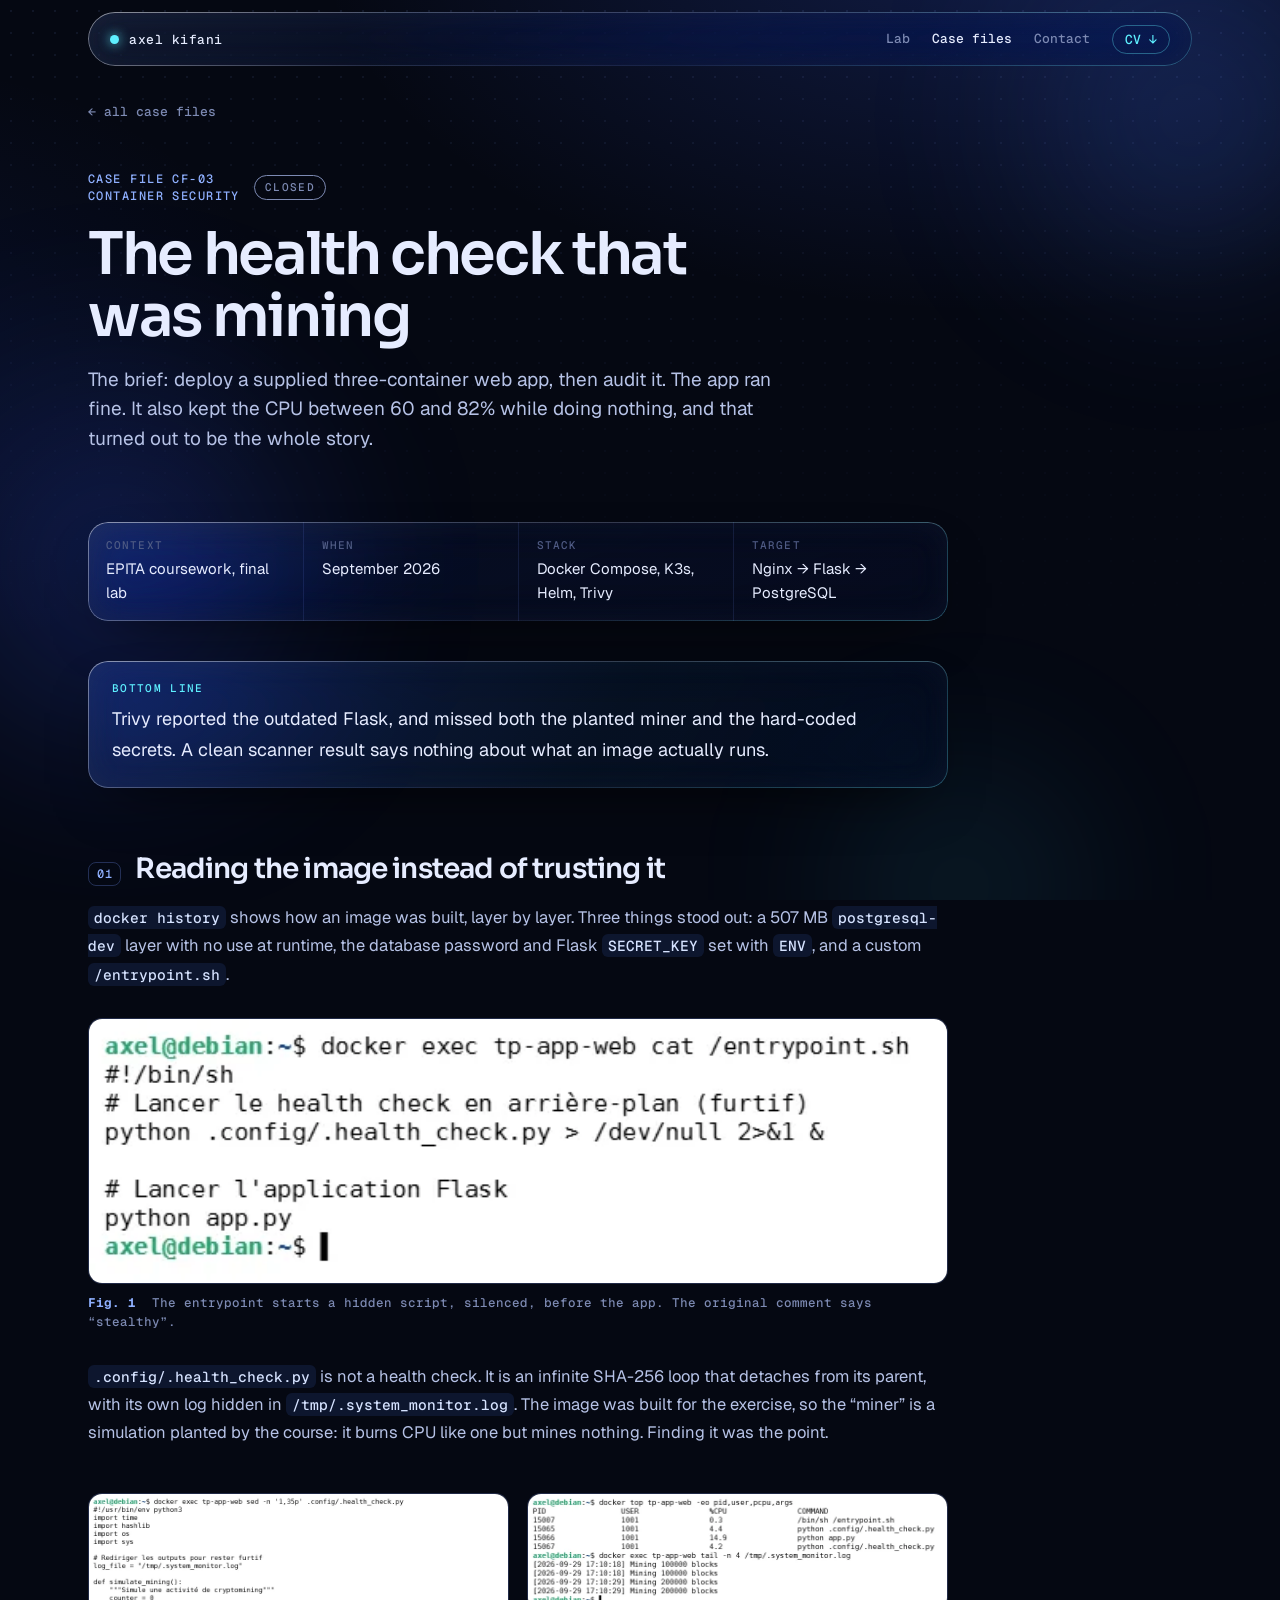
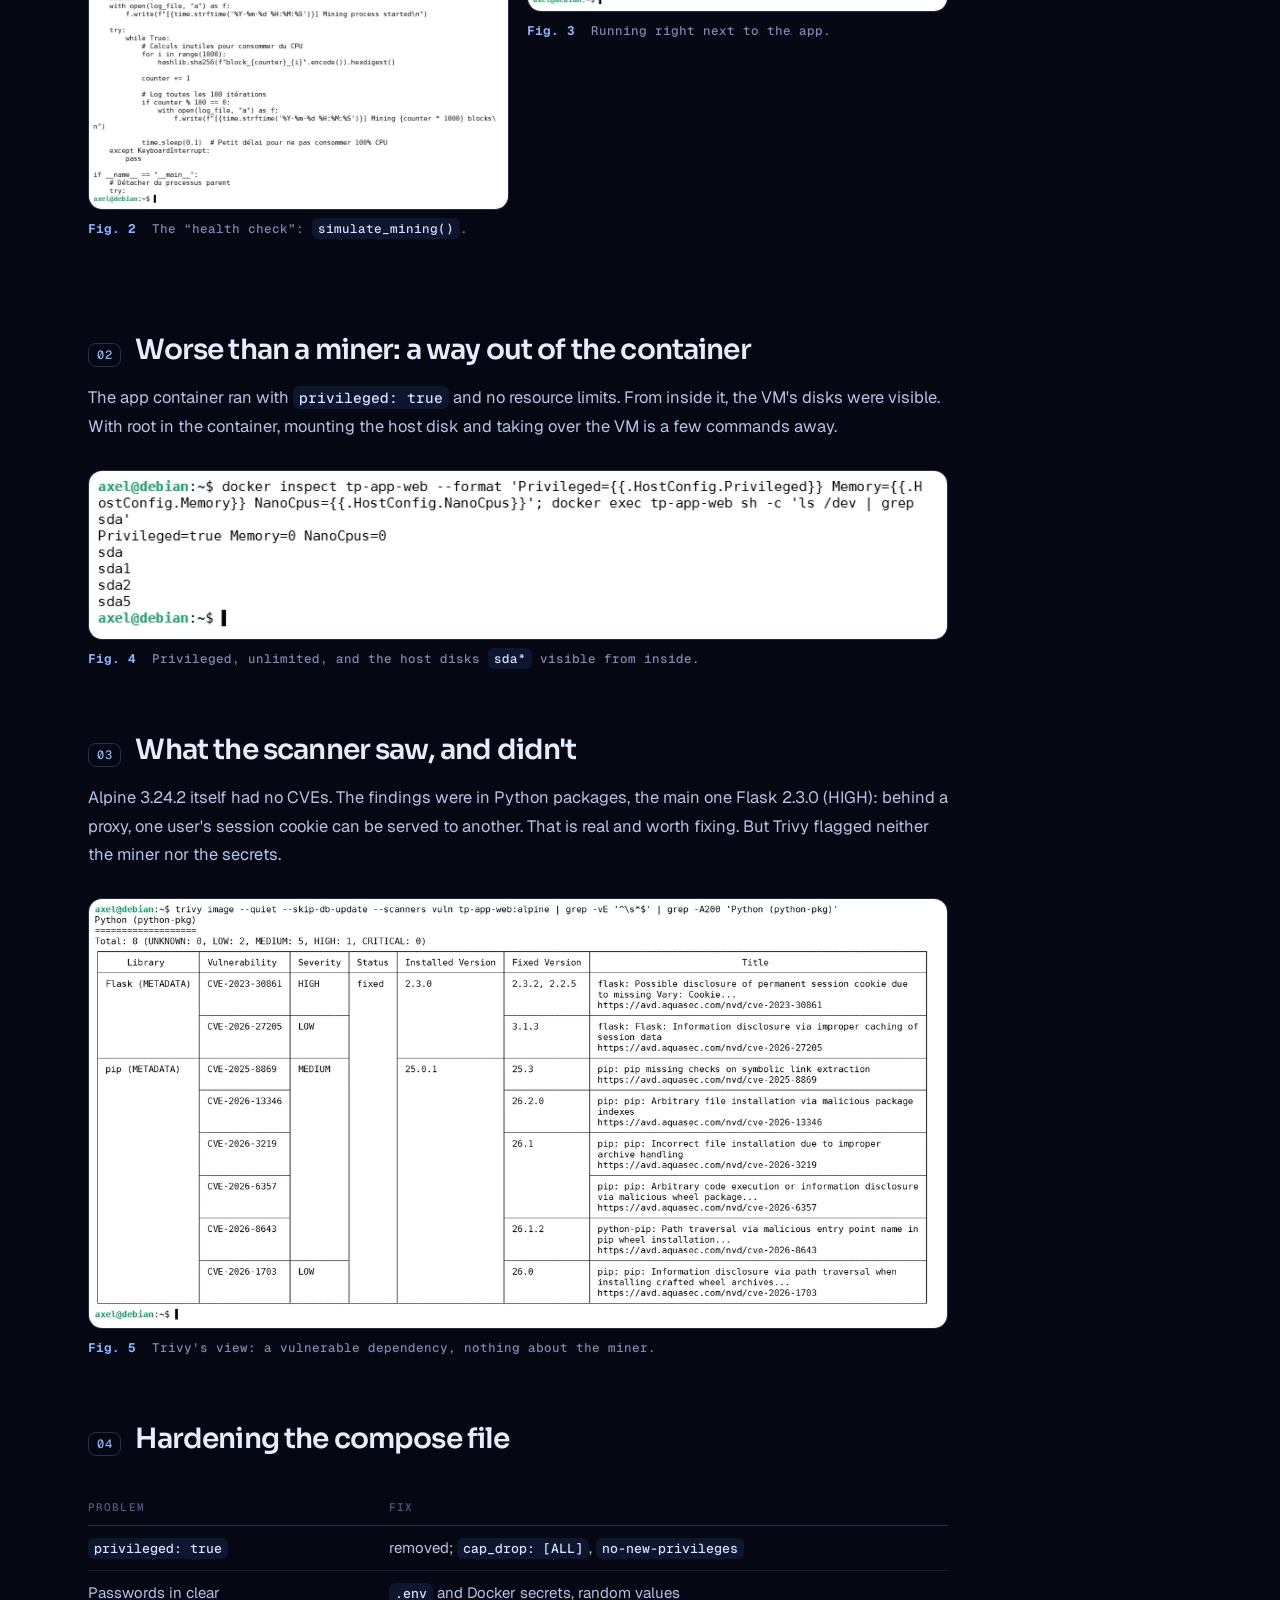
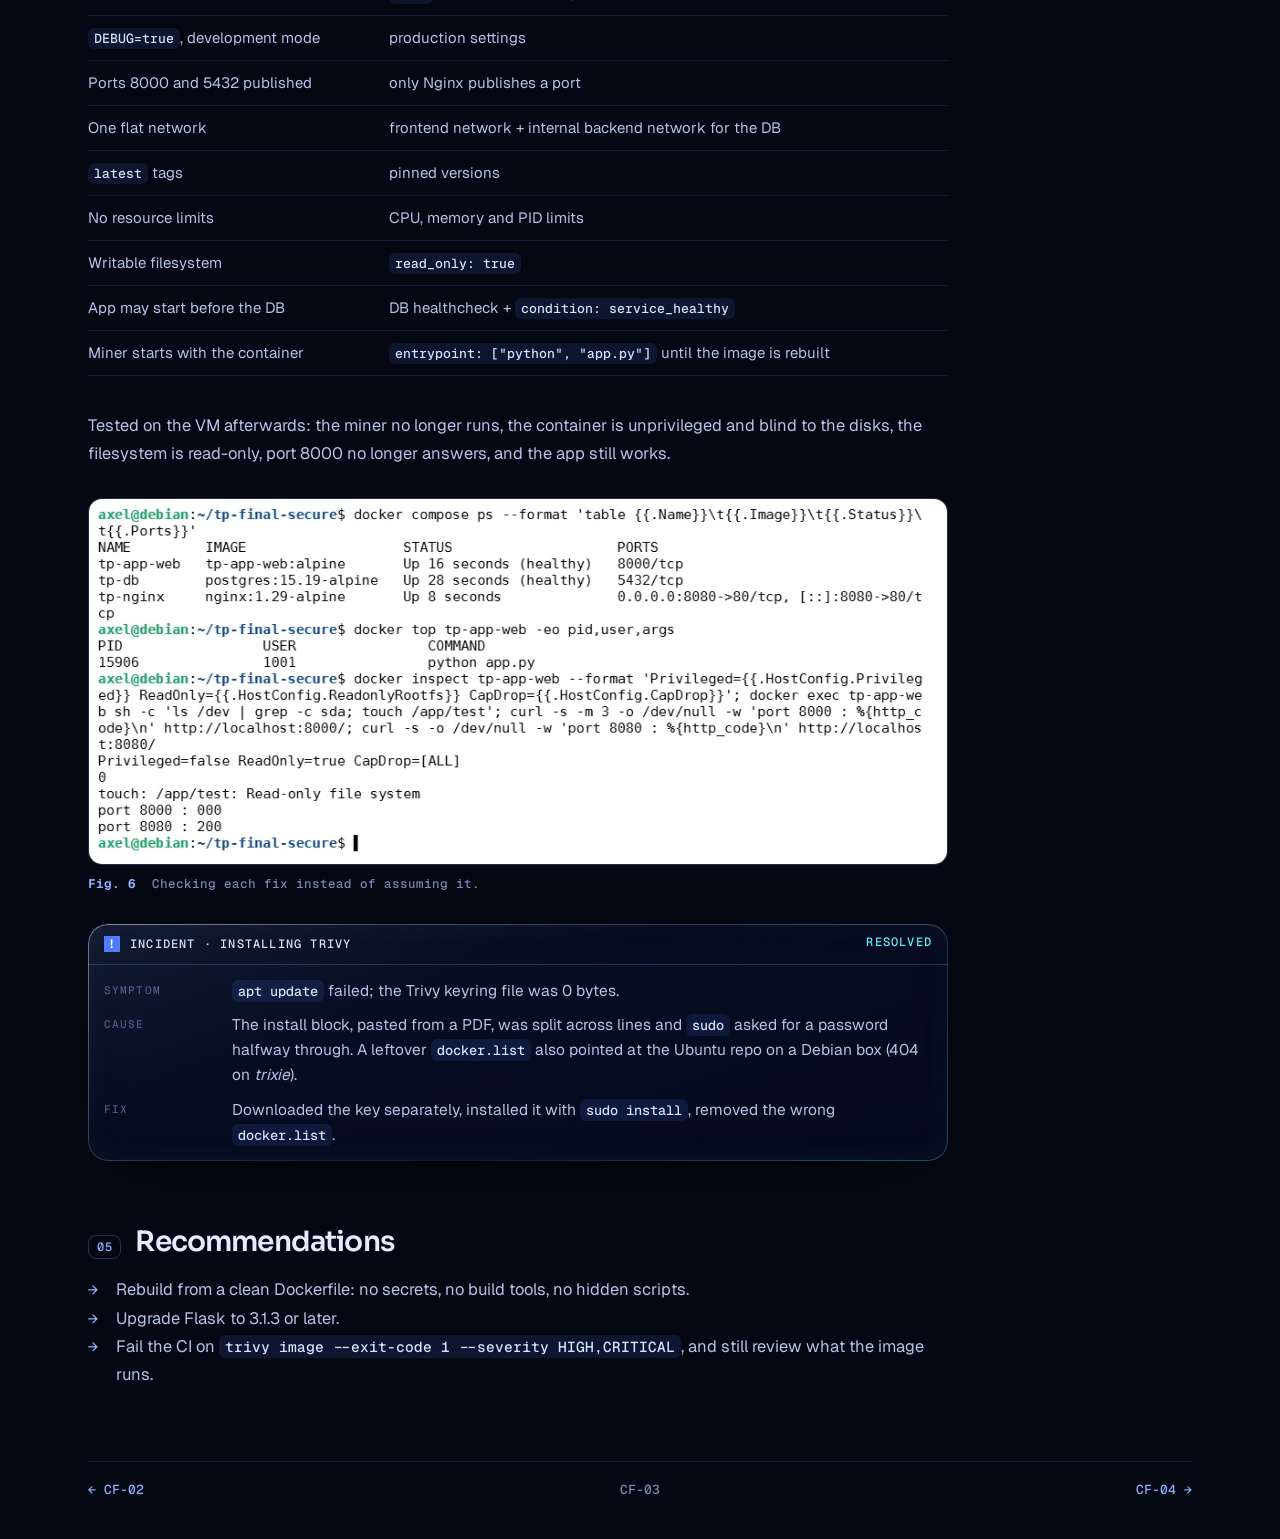
==== cases/container-miner.html @ 5063d002 "Refonte du portfolio : ASCII 3D, dossiers, carte du lab, CV téléchargeable" ====
<!doctype html>
<html lang="en">
<head>
  <meta charset="utf-8">
  <meta name="viewport" content="width=device-width, initial-scale=1">
  <meta name="theme-color" content="#050812">
  <title>CF-03 · Container audit — Axel Kifani</title>
  <meta name="description" content="Auditing a supplied Docker stack: a planted cryptominer hidden as a health check, a privileged container that could see the host disks, and why a clean Trivy scan was not enough.">
  <link rel="preconnect" href="https://fonts.googleapis.com">
  <link rel="preconnect" href="https://fonts.gstatic.com" crossorigin>
  <link href="https://fonts.googleapis.com/css2?family=Geist:wght@400;500;600&family=Sora:wght@500;600&family=Geist+Mono:wght@500&family=Instrument+Serif:ital@1&display=swap" rel="stylesheet">
  <link rel="stylesheet" href="../assets/css/site.css">
</head>
<body>
<div class="aurora" aria-hidden="true"><i></i><i></i><i></i></div>
<header class="topbar"><div class="wrap glass"><a class="id" href="../index.html">axel kifani</a><nav aria-label="Main"><a href="../index.html#lab">Lab</a><a href="../index.html#cases" aria-current="page">Case files</a><a href="../index.html#contact">Contact</a><a class="nav-cv" href="../assets/cv/Axel-Kifani-CV.pdf" download>CV ↓</a></nav></div></header>

<main class="desk wrap">
  <a class="back" href="../index.html#cases">← all case files</a>
  <article class="paper">
    <header class="case-hero">
      <div class="reveal">
        <div class="file-head"><span>Case file CF-03<br>Container security</span><span class="stamp-big closed">Closed</span></div>

        <h1>The health check that was mining</h1>
        <p class="standfirst">The brief: deploy a supplied three-container web app, then audit it. The app ran fine. It also kept the CPU between 60 and 82% while doing nothing, and that turned out to be the whole story.</p>
      </div>
      <canvas class="ascii case-art" data-scene="container" data-size="lg" aria-hidden="true"></canvas>
    </header>
    <div class="case-body">

    <dl class="meta">
      <div><dt>Context</dt><dd>EPITA coursework, final lab</dd></div>
      <div><dt>When</dt><dd>September 2026</dd></div>
      <div><dt>Stack</dt><dd>Docker Compose, K3s, Helm, Trivy</dd></div>
      <div><dt>Target</dt><dd>Nginx → Flask → PostgreSQL</dd></div>
    </dl>

    <div class="bottom-line">
      <span class="k">Bottom line</span>
      <p>Trivy reported the outdated Flask, and missed both the planted miner and the hard-coded secrets. A clean scanner result says nothing about what an image actually runs.</p>
    </div>

    <h2><span class="no">01</span>Reading the image instead of trusting it</h2>
    <p><code>docker history</code> shows how an image was built, layer by layer. Three things stood out: a 507 MB <code>postgresql-dev</code> layer with no use at runtime, the database password and Flask <code>SECRET_KEY</code> set with <code>ENV</code>, and a custom <code>/entrypoint.sh</code>.</p>
    <figure class="ev reveal">
      <img src="../assets/img/docker/t_entrypoint.webp" alt="Terminal: docker exec tp-app-web cat /entrypoint.sh shows a comment 'run the health check in background (stealthy)', then python .config/.health_check.py redirected to /dev/null, then python app.py." loading="lazy">
      <figcaption><b>Fig. 1</b> The entrypoint starts a hidden script, silenced, before the app. The original comment says “stealthy”.</figcaption>
    </figure>
    <p><code>.config/.health_check.py</code> is not a health check. It is an infinite SHA-256 loop that detaches from its parent, with its own log hidden in <code>/tmp/.system_monitor.log</code>. The image was built for the exercise, so the “miner” is a simulation planted by the course: it burns CPU like one but mines nothing. Finding it was the point.</p>
    <div class="ev-pair">
      <figure class="ev reveal">
        <img src="../assets/img/docker/t_miner.webp" alt="Contents of .health_check.py: a simulate_mining function looping over hashlib.sha256 and logging to /tmp/.system_monitor.log." loading="lazy">
        <figcaption><b>Fig. 2</b> The “health check”: <code>simulate_mining()</code>.</figcaption>
      </figure>
      <figure class="ev reveal">
        <img src="../assets/img/docker/t_top.webp" alt="docker top output listing the hidden python process next to the Flask application." loading="lazy">
        <figcaption><b>Fig. 3</b> Running right next to the app.</figcaption>
      </figure>
    </div>

    <h2><span class="no">02</span>Worse than a miner: a way out of the container</h2>
    <p>The app container ran with <code>privileged: true</code> and no resource limits. From inside it, the VM's disks were visible. With root in the container, mounting the host disk and taking over the VM is a few commands away.</p>
    <figure class="ev reveal">
      <img src="../assets/img/docker/t_priv.webp" alt="docker inspect shows Privileged=true, Memory=0, NanoCpus=0; listing /dev inside the container shows sda, sda1, sda2 and sda5." loading="lazy">
      <figcaption><b>Fig. 4</b> Privileged, unlimited, and the host disks <code>sda*</code> visible from inside.</figcaption>
    </figure>

    <h2><span class="no">03</span>What the scanner saw, and didn't</h2>
    <p>Alpine 3.24.2 itself had no CVEs. The findings were in Python packages, the main one Flask 2.3.0 (HIGH): behind a proxy, one user's session cookie can be served to another. That is real and worth fixing. But Trivy flagged neither the miner nor the secrets.</p>
    <figure class="ev reveal">
      <img src="../assets/img/docker/t_trivy.webp" alt="Trivy scan results listing vulnerable Python packages including Flask." loading="lazy">
      <figcaption><b>Fig. 5</b> Trivy's view: a vulnerable dependency, nothing about the miner.</figcaption>
    </figure>

    <h2><span class="no">04</span>Hardening the compose file</h2>
    <div class="table-scroll"><table>
      <thead><tr><th>Problem</th><th>Fix</th></tr></thead>
      <tbody>
        <tr><td><code>privileged: true</code></td><td>removed; <code>cap_drop: [ALL]</code>, <code>no-new-privileges</code></td></tr>
        <tr><td>Passwords in clear</td><td><code>.env</code> and Docker secrets, random values</td></tr>
        <tr><td><code>DEBUG=true</code>, development mode</td><td>production settings</td></tr>
        <tr><td>Ports 8000 and 5432 published</td><td>only Nginx publishes a port</td></tr>
        <tr><td>One flat network</td><td>frontend network + internal backend network for the DB</td></tr>
        <tr><td><code>latest</code> tags</td><td>pinned versions</td></tr>
        <tr><td>No resource limits</td><td>CPU, memory and PID limits</td></tr>
        <tr><td>Writable filesystem</td><td><code>read_only: true</code></td></tr>
        <tr><td>App may start before the DB</td><td>DB healthcheck + <code>condition: service_healthy</code></td></tr>
        <tr><td>Miner starts with the container</td><td><code>entrypoint: ["python", "app.py"]</code> until the image is rebuilt</td></tr>
      </tbody>
    </table></div>
    <p>Tested on the VM afterwards: the miner no longer runs, the container is unprivileged and blind to the disks, the filesystem is read-only, port 8000 no longer answers, and the app still works.</p>
    <figure class="ev reveal">
      <img src="../assets/img/docker/t_secure_checks.webp" alt="After hardening: all three containers healthy, docker top shows only python app.py as user 1001, Privileged=false ReadOnly=true CapDrop=[ALL], no sda device, touch fails with read-only file system, port 8000 returns 000 and port 8080 returns 200." loading="lazy">
      <figcaption><b>Fig. 6</b> Checking each fix instead of assuming it.</figcaption>
    </figure>

    <section class="incident reveal" aria-label="Incident">
      <header><span>Incident · installing Trivy</span><span>resolved</span></header>
      <dl>
        <dt>Symptom</dt><dd><code>apt update</code> failed; the Trivy keyring file was 0 bytes.</dd>
        <dt>Cause</dt><dd>The install block, pasted from a PDF, was split across lines and <code>sudo</code> asked for a password halfway through. A leftover <code>docker.list</code> also pointed at the Ubuntu repo on a Debian box (404 on <i>trixie</i>).</dd>
        <dt>Fix</dt><dd>Downloaded the key separately, installed it with <code>sudo install</code>, removed the wrong <code>docker.list</code>.</dd>
      </dl>
    </section>

    <h2><span class="no">05</span>Recommendations</h2>
    <ul class="next-steps">
      <li>Rebuild from a clean Dockerfile: no secrets, no build tools, no hidden scripts.</li>
      <li>Upgrade Flask to 3.1.3 or later.</li>
      <li>Fail the CI on <code>trivy image --exit-code 1 --severity HIGH,CRITICAL</code>, and still review what the image runs.</li>
    </ul>

    </div>
    <div class="file-foot"><a href="honeypot.html">← CF-02</a><span>CF-03</span><a href="reverse-cfg.html">CF-04 →</a></div>
  </article>
</main>
<script src="../assets/js/ascii.js"></script>
<script src="../assets/js/site.js"></script>
</body>
</html>
---- assets/css/site.css ----
/* ==========================================================================
   Axel Kifani — portfolio
   Deep navy, electric blue, ASCII 3D. Sharp edges, thin lines, motion with intent.
   ========================================================================== */

:root {
  --bg: #050812;
  --bg-2: #080d1c;
  --panel: rgba(14, 22, 46, .62);
  --panel-2: rgba(22, 34, 70, .55);
  --line: rgba(120, 150, 255, .13);
  --line-2: rgba(120, 150, 255, .28);
  --text: #e6ecff;
  --soft: #b6c2e6;
  --mute: #7d8ab3;
  --dim: #4f5b84;
  --blue: #4f7cff;
  --blue-2: #8fb0ff;
  --ice: #d6e3ff;
  --cyan: #5ef0ff;

  --f-sans: "Geist", system-ui, sans-serif;
  --f-display: "Sora", "Geist", system-ui, sans-serif;
  --f-mono: "Geist Mono", ui-monospace, monospace;
  --f-serif: "Instrument Serif", Georgia, serif;

  --gutter: clamp(16px, 4vw, 48px);
  --max: 1200px;
  --ease: cubic-bezier(.2, .7, .1, 1);
}

* { box-sizing: border-box; }
html { scroll-behavior: smooth; }
@media (prefers-reduced-motion: reduce) {
  html { scroll-behavior: auto; }
  *, *::before, *::after { animation: none !important; transition: none !important; }
}

body {
  margin: 0;
  color: var(--text);
  background:
    radial-gradient(1100px 620px at 78% -8%, rgba(60, 100, 255, .22), transparent 62%),
    radial-gradient(700px 500px at -10% 40%, rgba(40, 80, 220, .10), transparent 60%),
    var(--bg);
  background-attachment: fixed;
  font: 400 16px/1.6 var(--f-sans);
  -webkit-font-smoothing: antialiased;
  overflow-x: hidden;
}
body::before {               /* faint dot field */
  content: ""; position: fixed; inset: 0; pointer-events: none; z-index: -1;
  background-image: radial-gradient(rgba(140, 170, 255, .09) 1px, transparent 1px);
  background-size: 22px 22px;
  mask-image: linear-gradient(to bottom, #000 0%, transparent 75%);
}

a { color: inherit; text-decoration-color: var(--blue); text-underline-offset: 3px; }
a:hover { color: var(--blue-2); }
:focus-visible { outline: 2px solid var(--cyan); outline-offset: 3px; }
img { max-width: 100%; display: block; }
code { font: 500 .88em/1 var(--f-mono); color: var(--ice); background: rgba(79, 124, 255, .12); padding: 2px 6px; border-radius: 6px; }
::selection { background: var(--blue); color: #fff; }

.wrap { max-width: var(--max); margin: 0 auto; padding-left: var(--gutter); padding-right: var(--gutter); }
.mono { font-family: var(--f-mono); }
canvas.ascii { display: block; width: 100%; height: 100%; }

/* ---------- reveal ---------- */
.reveal { opacity: 0; transform: translateY(18px); transition: opacity .9s var(--ease), transform .9s var(--ease); }
.reveal.in { opacity: 1; transform: none; }
.reveal.d1 { transition-delay: .08s; } .reveal.d2 { transition-delay: .16s; } .reveal.d3 { transition-delay: .24s; }

/* ---------- top bar ---------- */
.topbar {
  position: sticky; top: 12px; z-index: 20; margin: 12px auto 0;
  max-width: calc(var(--max) - 2 * var(--gutter)); width: calc(100% - 2 * var(--gutter));
  font: 500 13px/1 var(--f-mono);
}
.topbar .wrap { display: flex; align-items: center; gap: 24px; height: 54px; padding: 0 22px; max-width: none; border-radius: 99px; }
.topbar .wrap.glass { --r: 99px; }
.topbar .id { text-decoration: none; letter-spacing: .04em; display: flex; align-items: center; gap: 10px; }
.topbar .id::before { content: ""; width: 9px; height: 9px; border-radius: 50%; background: var(--cyan); box-shadow: 0 0 12px var(--cyan); }
.topbar nav { display: flex; gap: 22px; margin-left: auto; }
.topbar nav a { text-decoration: none; color: var(--mute); transition: color .2s; }
.topbar nav a:hover, .topbar nav a[aria-current] { color: var(--text); }
@media (max-width: 640px) { .topbar nav { gap: 14px; } .topbar nav .hide-sm { display: none; } }

/* ---------- labels ---------- */
.label {
  font: 500 12px/1 var(--f-mono); letter-spacing: .14em; text-transform: uppercase; color: var(--mute);
  display: flex; align-items: center; gap: 12px; margin: 0 0 28px;
}
.label .idx { color: var(--blue-2); }
.label::after { content: ""; flex: 1; height: 1px; background: linear-gradient(90deg, var(--line-2), transparent); }
.label .count { order: 3; color: var(--dim); letter-spacing: .06em; }
section.block { padding: 96px 0 24px; }

/* ---------- hero ---------- */
.hero { padding: 40px 0 24px; min-height: calc(100svh - 66px); display: flex; align-items: center; }
.hero .wrap { display: grid; grid-template-columns: minmax(0, 1.12fr) minmax(0, 1fr); gap: 24px; align-items: center; width: 100%; }
@media (max-width: 960px) { .hero { min-height: 0; } .hero .wrap { grid-template-columns: 1fr; } }
.kicker { font: 500 12px/1.5 var(--f-mono); color: var(--blue-2); letter-spacing: .12em; text-transform: uppercase; margin: 0 0 14px; }
.hero h1.name {
  font: 600 clamp(48px, 6.6vw, 98px)/.95 var(--f-display); letter-spacing: -.055em;
  margin: 0 0 26px; white-space: nowrap; color: #f1f5ff;
  text-shadow: 0 0 40px rgba(79, 124, 255, .35);
}
/* name decodes from ASCII glyphs: each letter keeps its final width so nothing moves */
.hero h1.name .ch { display: inline-block; text-align: center; }
.hero h1.name .ch.g {
  font-family: var(--f-mono); font-weight: 500; font-size: .62em; letter-spacing: 0;
  color: var(--blue-2); opacity: .55; text-shadow: none; vertical-align: .18em;
}
.hero .tagline {
  font: 500 clamp(22px, 2.3vw, 32px)/1.2 var(--f-display); letter-spacing: -.03em; color: var(--ice);
  margin: 0 0 22px; max-width: 26ch;
}
.hero .tagline em {
  font: italic 400 1.08em/1 var(--f-serif); letter-spacing: -.01em;
  background: linear-gradient(100deg, var(--blue-2) 10%, var(--cyan) 90%);
  -webkit-background-clip: text; background-clip: text; color: transparent;
  padding-right: .06em;
}
.hero .lede { font-size: 17px; color: var(--soft); max-width: 50ch; margin: 0 0 32px; }
.cta { display: flex; flex-wrap: wrap; gap: 12px; align-items: center; }
.btn {
  font: 500 14px/1 var(--f-mono); text-decoration: none; padding: 15px 22px; border-radius: 99px;
  display: inline-flex; gap: 10px; align-items: center; transition: background .2s, border-color .2s, color .2s, transform .2s var(--ease);
}
.btn:hover { transform: translateY(-2px); color: var(--text); }
.btn.primary { background: linear-gradient(180deg, #6d93ff, #3f6af5); color: #fff; box-shadow: inset 0 1px 0 rgba(255, 255, 255, .35), inset 0 -1px 0 rgba(0, 0, 0, .2), 0 10px 34px -10px rgba(79, 124, 255, .9); position: relative; }
.btn.primary:hover { box-shadow: inset 0 1px 0 rgba(255, 255, 255, .45), 0 14px 40px -10px rgba(94, 140, 255, 1); color: #fff; }
.status { display: inline-flex; align-items: center; gap: 10px; font: 500 12px/1 var(--f-mono); color: var(--soft); margin-top: 28px; }
.status i { width: 7px; height: 7px; background: var(--cyan); border-radius: 50%; box-shadow: 0 0 0 0 rgba(94, 240, 255, .6); animation: ping 2.2s infinite; }
@keyframes ping { 0% { box-shadow: 0 0 0 0 rgba(94, 240, 255, .55); } 80%, 100% { box-shadow: 0 0 0 10px rgba(94, 240, 255, 0); } }

.globe-wrap { position: relative; aspect-ratio: 1 / 1; width: 100%; max-width: 640px; justify-self: end; }
@media (max-width: 960px) { .globe-wrap { justify-self: center; max-width: 520px; } }
.globe-wrap canvas { cursor: grab; filter: drop-shadow(0 0 18px rgba(79, 124, 255, .35)); touch-action: pan-y; }
.globe-wrap canvas.grab { cursor: grabbing; }
.globe-hud {
  position: absolute; left: 0; right: 0; bottom: 2%; display: flex; justify-content: space-between; gap: 12px; flex-wrap: wrap;
  font: 500 11px/1.5 var(--f-mono); color: var(--mute); letter-spacing: .06em; pointer-events: none;
}
.globe-hud b { color: var(--cyan); font-weight: 500; }
.globe-hud .done b { color: var(--ice); }
.globe-hud span:first-child::before { content: "● "; color: var(--cyan); animation: blink 1.4s steps(2) infinite; }
@keyframes blink { 50% { opacity: 0; } }

/* ---------- figures ---------- */
.figures { display: grid; grid-template-columns: repeat(4, 1fr); gap: 14px; }
.figures > a { padding: 26px 24px 22px; text-decoration: none; display: flex; flex-direction: column; gap: 10px; transition: transform .5s var(--ease); }
.figures > a:hover { color: inherit; transform: translateY(-3px); }
.figures .n { font: 600 clamp(34px, 4vw, 50px)/1 var(--f-display); letter-spacing: -.04em; font-variant-numeric: tabular-nums; }
.figures .n small { font-size: .45em; color: var(--mute); letter-spacing: 0; }
.figures .d { font-size: 14px; color: var(--soft); }
.figures .src { margin-top: auto; font: 500 11px/1 var(--f-mono); letter-spacing: .1em; color: var(--blue-2); text-transform: uppercase; }
@media (max-width: 900px) { .figures { grid-template-columns: 1fr 1fr; } }
@media (max-width: 460px) { .figures { grid-template-columns: 1fr; } }

/* ---------- case rows ---------- */
.cases { list-style: none; margin: 0; padding: 0; display: grid; gap: 14px; }
.cases a {
  display: grid; grid-template-columns: 260px minmax(0, 1fr) 160px; gap: 28px; align-items: center;
  padding: 14px 26px 14px 14px; text-decoration: none;
  transition: transform .5s var(--ease), box-shadow .5s var(--ease);
}
.cases a:hover { color: inherit; transform: translateY(-3px); }
.cases .art { height: 172px; background: radial-gradient(circle at 50% 45%, rgba(40, 70, 170, .28), rgba(4, 7, 18, .7) 70%); border-radius: 14px; box-shadow: inset 0 0 0 1px rgba(140, 170, 255, .1), inset 0 8px 24px rgba(0, 0, 0, .4); }
.cases .cf { font: 500 12px/1 var(--f-mono); color: var(--blue-2); letter-spacing: .1em; display: block; margin-bottom: 10px; }
.cases .title { font: 600 clamp(21px, 2.3vw, 28px)/1.18 var(--f-display); letter-spacing: -.03em; display: block; }
.cases .sum { display: block; color: var(--soft); font-size: 15px; margin-top: 8px; max-width: 62ch; }
.cases .side { display: flex; flex-direction: column; align-items: flex-start; gap: 12px; }
.cases .ctx { font: 500 12px/1.5 var(--f-mono); color: var(--mute); }
.cases .go { font: 500 12px/1 var(--f-mono); color: var(--blue-2); transition: transform .3s var(--ease); }
.cases a:hover .go { transform: translateX(4px); }
@media (max-width: 860px) {
  .cases a { grid-template-columns: 1fr; gap: 16px; padding: 12px 12px 20px; }
  .cases .art { height: 170px; }
  .cases .side { flex-direction: row; align-items: center; gap: 16px; }
}

.stamp { font: 500 11px/1 var(--f-mono); letter-spacing: .12em; text-transform: uppercase; padding: 6px 10px; border: 1px solid currentColor; border-radius: 99px; white-space: nowrap; }
.stamp.active { color: var(--cyan); background: rgba(94, 240, 255, .07); }
.stamp.closed { color: var(--mute); }

/* ---------- lab map ---------- */
.map-grid { display: grid; grid-template-columns: minmax(0, 1.55fr) minmax(0, 1fr); }
@media (max-width: 900px) { .map-grid { grid-template-columns: 1fr; } }
.map-canvas { border-right: 1px solid var(--line); padding: 14px; }
@media (max-width: 900px) { .map-canvas { border-right: 0; border-bottom: 1px solid var(--line); } }
.map-canvas svg { width: 100%; height: auto; display: block; }
.map svg text { font-family: var(--f-mono); fill: var(--text); }
.map .wire { stroke: rgba(120, 150, 255, .25); stroke-width: 1.5; fill: none; }
.map .wire.planned { stroke-dasharray: 4 5; }
.map .wire.on { stroke: var(--blue); stroke-dasharray: 3 7; animation: flow 1.1s linear infinite; }
@keyframes flow { to { stroke-dashoffset: -20; } }
.map .node { cursor: pointer; }
.map .node rect { fill: rgba(7, 12, 27, .85); stroke: rgba(140, 170, 255, .4); stroke-width: 1.2; transition: stroke .2s, fill .2s; }
.map .node.planned rect { stroke-dasharray: 5 4; stroke: rgba(140, 170, 255, .28); }
.map .node .k { font-size: 11px; fill: var(--mute); letter-spacing: .06em; }
.map .node .t { font-size: 14px; font-weight: 600; }
.map .node .s { font-size: 11px; fill: var(--mute); }
.map .node .tick { fill: var(--cyan); }
.map .node.planned .tick { fill: none; stroke: var(--dim); }
.map .node:hover rect:first-child, .map .node:focus-visible rect:first-child { stroke: var(--blue-2); }
.map .node[aria-pressed="true"] rect:first-child { stroke: var(--cyan); fill: rgba(79, 124, 255, .16); }
.map .node:focus { outline: none; }
.map .zone-label { font-size: 11px; fill: var(--dim); letter-spacing: .12em; }
.map .legend text { font-size: 10px; fill: var(--mute); }
.map .legend .on { fill: var(--cyan); }
.map .wb { stroke: var(--line-2); }

.map-list { display: none; }
@media (max-width: 600px) {
  .map-canvas svg { display: none; }
  .map-list { display: grid; grid-template-columns: 1fr 1fr; gap: 8px; }
  .map-list button { all: unset; cursor: pointer; display: flex; flex-direction: column; gap: 4px; border: 1px solid var(--line-2); border-radius: 12px; padding: 10px 12px; background: rgba(7, 12, 27, .6); }
  .map-list button.planned { border-style: dashed; }
  .map-list button span { font: 500 10px/1.2 var(--f-mono); color: var(--mute); letter-spacing: .04em; }
  .map-list button b { font: 600 14px/1.2 var(--f-mono); }
  .map-list button[aria-pressed="true"] { border-color: var(--cyan); background: rgba(79, 124, 255, .16); }
  .map-list button:focus-visible { outline: 2px solid var(--cyan); }
}
.map-panel { padding: 28px 26px; display: flex; flex-direction: column; gap: 14px; min-height: 360px; }
.map-panel .k { font: 500 11px/1 var(--f-mono); letter-spacing: .12em; color: var(--cyan); text-transform: uppercase; }
.map-panel h3 { font: 600 28px/1.08 var(--f-display); letter-spacing: -.03em; margin: 0; animation: fadein .4s var(--ease); }
.map-panel .net { font: 500 13px/1.4 var(--f-mono); color: var(--mute); }
.map-panel p { margin: 0; color: var(--soft); animation: fadein .5s var(--ease); }
@keyframes fadein { from { opacity: 0; transform: translateY(6px); } }
.map-panel ul { list-style: none; padding: 0; margin: 4px 0 0; border-top: 1px solid var(--line); }
.map-panel li { border-bottom: 1px solid var(--line); }
.map-panel li a { display: flex; justify-content: space-between; gap: 12px; padding: 12px 0; text-decoration: none; font-size: 15px; }
.map-panel li a span { font: 500 12px/1.6 var(--f-mono); color: var(--blue-2); white-space: nowrap; }
.map-panel .planned-note { font: 500 12px/1.5 var(--f-mono); color: var(--mute); border-left: 1px dashed var(--dim); padding-left: 10px; }
.map-hint { font: 500 12px/1.5 var(--f-mono); color: var(--dim); margin: 14px 0 0; }

/* ---------- logbook ---------- */
.log { list-style: none; margin: 0; padding: 0; position: relative; }
.log::before { content: ""; position: absolute; left: 6px; top: 8px; bottom: 8px; width: 1px; background: linear-gradient(var(--blue), transparent); }
.log li { display: grid; grid-template-columns: 22px 120px minmax(0, 1fr); gap: 0 20px; padding: 14px 0; font-size: 15px; color: var(--soft); }
.log li::before { content: ""; width: 13px; height: 13px; border: 1px solid var(--blue-2); background: var(--bg); margin-top: 5px; }
.log li:first-child::before { background: var(--cyan); border-color: var(--cyan); box-shadow: 0 0 14px var(--cyan); }
.log time { font: 500 13px/1.7 var(--f-mono); color: var(--mute); }
.log b { color: var(--text); font-weight: 600; }
.log .tag { font: 500 11px/1 var(--f-mono); color: var(--blue-2); letter-spacing: .08em; margin-right: 8px; text-transform: uppercase; }
@media (max-width: 560px) { .log li { grid-template-columns: 22px minmax(0, 1fr); } .log li > div { grid-column: 2; } }

/* ---------- earlier work ---------- */
.small-work { display: grid; grid-template-columns: repeat(3, 1fr); gap: 14px; }
.small-work a { padding: 24px; text-decoration: none; display: flex; flex-direction: column; gap: 8px; transition: transform .5s var(--ease); }
.small-work a:hover { color: inherit; transform: translateY(-3px); }
.small-work b { font: 600 18px/1.25 var(--f-display); letter-spacing: -.02em; }
.small-work span { color: var(--soft); font-size: 14px; }
.small-work code { margin-top: auto; align-self: flex-start; }
@media (max-width: 760px) { .small-work { grid-template-columns: 1fr; } }

/* ---------- contact ---------- */
.contact-grid { display: grid; grid-template-columns: minmax(0, 1.2fr) minmax(0, 1fr); gap: 32px; align-items: center; }
@media (max-width: 860px) { .contact-grid { grid-template-columns: 1fr; } .contact-art { display: none; } }
.contact h2.big { font: 600 clamp(34px, 4.6vw, 60px)/1.05 var(--f-display); letter-spacing: -.04em; margin: 0 0 28px; }
.contact h2.big em { font: italic 400 1.08em/1 var(--f-serif); color: var(--blue-2); }
.contact .mail { font: 500 clamp(16px, 2.2vw, 21px)/1.3 var(--f-mono); word-break: break-all; text-decoration: none; border-bottom: 1px solid var(--blue); padding-bottom: 4px; }
.contact dl { display: grid; grid-template-columns: 120px minmax(0, 1fr); gap: 10px 24px; margin: 36px 0 0; font-size: 15px; color: var(--soft); }
.contact dt { font: 500 12px/1.9 var(--f-mono); color: var(--dim); text-transform: uppercase; letter-spacing: .1em; }
.contact dd { margin: 0; }
.contact-art { height: 360px; }
@media (max-width: 520px) { .contact dl { grid-template-columns: 1fr; gap: 2px; } .contact dd { margin-bottom: 12px; } }

footer.site { border-top: 1px solid var(--line); margin-top: 96px; padding: 28px 0 40px; font: 500 12px/1.6 var(--f-mono); color: var(--dim); }
footer.site .wrap { display: flex; justify-content: space-between; gap: 16px; flex-wrap: wrap; }

/* ==========================================================================
   Case files
   ========================================================================== */
.desk { padding-top: 32px; padding-bottom: 40px; }
.back { display: inline-block; font: 500 13px/1 var(--f-mono); color: var(--mute); text-decoration: none; margin: 0 0 24px; transition: color .2s, transform .2s var(--ease); }
.back:hover { color: var(--text); transform: translateX(-3px); }
.paper { max-width: 900px; position: relative; }

.case-hero { display: grid; grid-template-columns: minmax(0, 1fr) 360px; gap: 24px; align-items: center; margin-bottom: 40px; }
.case-hero .case-art { height: 340px; filter: drop-shadow(0 0 16px rgba(79, 124, 255, .35)); }
@media (max-width: 860px) { .case-hero { grid-template-columns: 1fr; } .case-hero .case-art { height: 240px; order: -1; } }
.paper { max-width: none; }
.case-body { max-width: 860px; }

.file-head { display: flex; align-items: center; gap: 14px; font: 500 12px/1.4 var(--f-mono); letter-spacing: .12em; text-transform: uppercase; color: var(--blue-2); }
.stamp-big { font: 500 11px/1 var(--f-mono); letter-spacing: .12em; padding: 6px 10px; border: 1px solid currentColor; border-radius: 99px; }
.stamp-big.active { color: var(--cyan); background: rgba(94, 240, 255, .07); }
.stamp-big.closed { color: var(--mute); }
.paper h1 { font: 600 clamp(34px, 4.6vw, 60px)/1.04 var(--f-display); letter-spacing: -.04em; margin: 20px 0 18px; }
.paper .standfirst { font-size: 19px; line-height: 1.55; color: var(--soft); max-width: 58ch; margin: 0; }

.meta { display: grid; grid-template-columns: repeat(4, minmax(0, 1fr)); margin: 0 0 40px; }
.meta div { padding: 16px 18px; }
.meta div + div { border-left: 1px solid var(--line); }
@media (max-width: 700px) { .meta div:nth-child(3) { border-left: 0; } .meta div:nth-child(n+3) { border-top: 1px solid var(--line); } }
.meta dt { font: 500 11px/1.4 var(--f-mono); letter-spacing: .1em; text-transform: uppercase; color: var(--dim); }
.meta dd { margin: 4px 0 0; font-size: 15px; }
@media (max-width: 700px) { .meta { grid-template-columns: 1fr 1fr; } }

.paper h2 { font: 600 28px/1.18 var(--f-display); letter-spacing: -.03em; margin: 64px 0 16px; display: flex; gap: 14px; align-items: baseline; }
.paper h2 .no { font: 500 12px/1 var(--f-mono); color: var(--blue-2); padding: 5px 8px; border: 1px solid var(--line-2); border-radius: 8px; letter-spacing: .06em; }
.paper h3 { font: 600 18px/1.3 var(--f-display); margin: 30px 0 8px; letter-spacing: -.01em; }
.paper p, .paper li { font-size: 16.5px; line-height: 1.72; color: var(--soft); }
.paper b, .paper strong { color: var(--text); }
.paper ul, .paper ol { padding-left: 22px; }
.paper pre { font: 500 13px/1.6 var(--f-mono); background: rgba(4, 7, 19, .72); backdrop-filter: blur(10px); color: var(--ice); border: 1px solid var(--line); border-radius: 14px; box-shadow: inset 0 1px 0 rgba(255, 255, 255, .06); padding: 18px 20px; overflow-x: auto; margin: 20px 0; }
.paper pre code { background: none; padding: 0; font-size: inherit; }

.bottom-line { padding: 22px 24px; margin: 0 0 8px; }
.bottom-line p { margin: 0; font-size: 18px; color: var(--text); }
.bottom-line .k { font: 500 11px/1 var(--f-mono); letter-spacing: .12em; color: var(--cyan); text-transform: uppercase; display: block; margin-bottom: 10px; }

.paper table { width: 100%; border-collapse: collapse; margin: 18px 0; font-size: 15px; }
.paper th, .paper td { text-align: left; padding: 10px 12px 10px 0; border-bottom: 1px solid var(--line); vertical-align: top; color: var(--soft); }
.paper th { font: 500 11px/1.4 var(--f-mono); letter-spacing: .1em; text-transform: uppercase; color: var(--dim); border-bottom: 1px solid var(--line-2); }
.paper td.num { font-family: var(--f-mono); text-align: right; white-space: nowrap; color: var(--text); }
.paper tbody tr { transition: background .2s; }
.paper tbody tr:hover { background: rgba(79, 124, 255, .06); }
.table-scroll { overflow-x: auto; }

figure.ev { margin: 30px 0; }
figure.ev img { border: 1px solid var(--line-2); border-radius: 14px; width: 100%; background: #000; transition: border-color .3s, transform .5s var(--ease); }
figure.ev:hover img { border-color: var(--blue-2); }
figure.ev figcaption { font: 500 12.5px/1.5 var(--f-mono); color: var(--mute); margin-top: 10px; }
figure.ev figcaption b { color: var(--blue-2); white-space: nowrap; margin-right: 8px; }
figure.ev figcaption code { font-size: 1em; }
.ev-pair { display: grid; grid-template-columns: 1fr 1fr; gap: 18px; }
@media (max-width: 640px) { .ev-pair { grid-template-columns: 1fr; } }

.incident { margin: 26px 0; }
.incident header { border-bottom: 1px solid var(--line-2); font: 500 12px/1 var(--f-mono); letter-spacing: .1em; text-transform: uppercase; padding: 12px 16px; display: flex; justify-content: space-between; gap: 12px; color: var(--ice); }
.incident header span:first-child::before { content: "!"; display: inline-grid; place-items: center; width: 16px; height: 16px; margin-right: 10px; background: var(--blue); color: #fff; font-weight: 700; }
.incident header span:last-child { color: var(--cyan); }
.incident dl { margin: 0; padding: 4px 16px 14px; display: grid; grid-template-columns: 110px minmax(0, 1fr); gap: 0 18px; }
.incident dt { font: 500 11px/1.4 var(--f-mono); letter-spacing: .1em; text-transform: uppercase; color: var(--dim); padding-top: 14px; }
.incident dd { margin: 0; padding-top: 10px; font-size: 15.5px; color: var(--soft); }
@media (max-width: 560px) { .incident dl { grid-template-columns: 1fr; } .incident dd { padding-top: 2px; } }

.redact { background: var(--dim); color: transparent; user-select: none; padding: 0 .2em; }
.next-steps { list-style: none; padding: 0 !important; }
.next-steps li { padding-left: 28px; position: relative; }
.next-steps li::before { content: "→"; position: absolute; left: 0; color: var(--blue-2); font-family: var(--f-mono); }

.file-foot { margin-top: 72px; border-top: 1px solid var(--line); padding-top: 18px; display: flex; justify-content: space-between; gap: 16px; flex-wrap: wrap; font: 500 13px/1.5 var(--f-mono); color: var(--mute); }
.file-foot a { text-decoration: none; color: var(--blue-2); }
.file-foot a:hover { color: var(--text); }

/* ==========================================================================
   Liquid glass
   One recipe for every box that holds text: frosted backdrop, a lit rim that
   is brighter at the top-left, a soft inner glow, and a highlight that
   follows the pointer (--mx / --my set by site.js).
   ========================================================================== */
.glass, .cases a, .figures > a, .small-work a, .map-grid, .meta, .bottom-line, .incident, .btn:not(.primary), .map-panel-glass {
  --r: 22px;
  position: relative; isolation: isolate; border-radius: var(--r);
  background:
    linear-gradient(160deg, rgba(150, 180, 255, .11) 0%, rgba(120, 150, 255, .035) 38%, rgba(8, 14, 34, .42) 100%);
  -webkit-backdrop-filter: blur(20px) saturate(180%);
  backdrop-filter: blur(20px) saturate(180%);
  box-shadow:
    inset 0 1px 0 rgba(255, 255, 255, .16),
    inset 0 -1px 0 rgba(255, 255, 255, .03),
    inset 0 0 30px rgba(120, 160, 255, .06),
    0 24px 60px -28px rgba(0, 0, 0, .8);
}
.btn:not(.primary) { --r: 99px; }
.figures > a, .small-work a, .meta, .bottom-line, .incident { --r: 20px; }
.bottom-line { background: linear-gradient(120deg, rgba(79, 124, 255, .2), rgba(94, 240, 255, .04) 60%, rgba(8, 14, 34, .4)); }
.meta, .incident { overflow: hidden; }

/* lit rim: a gradient border drawn through a mask */
.glass::before, .cases a::before, .figures > a::before, .small-work a::before, .map-grid::before,
.meta::before, .bottom-line::before, .incident::before, .btn:not(.primary)::before {
  content: ""; position: absolute; inset: 0; border-radius: inherit; padding: 1px; pointer-events: none; z-index: 1;
  background: linear-gradient(135deg, rgba(255, 255, 255, .42), rgba(160, 190, 255, .14) 28%, rgba(120, 150, 255, .05) 55%, rgba(94, 240, 255, .28) 100%);
  -webkit-mask: linear-gradient(#000 0 0) content-box, linear-gradient(#000 0 0);
  -webkit-mask-composite: xor; mask-composite: exclude;
}
/* pointer highlight */
.glass::after, .cases a::after, .figures > a::after, .small-work a::after, .map-grid::after,
.btn:not(.primary)::after {
  content: ""; position: absolute; inset: 0; border-radius: inherit; pointer-events: none; z-index: -1;
  background:
    radial-gradient(360px circle at var(--mx, 50%) var(--my, 0%), rgba(140, 175, 255, .16), transparent 55%),
    radial-gradient(120px circle at var(--mx, 50%) var(--my, 0%), rgba(94, 240, 255, .10), transparent 70%);
  opacity: 0; transition: opacity .5s var(--ease);
}
.glass:hover::after, .cases a:hover::after, .figures > a:hover::after, .small-work a:hover::after,
.map-grid:hover::after, .btn:not(.primary):hover::after { opacity: 1; }
.cases a:hover, .figures > a:hover, .small-work a:hover {
  box-shadow:
    inset 0 1px 0 rgba(255, 255, 255, .22),
    inset 0 0 40px rgba(120, 160, 255, .1),
    0 30px 70px -30px rgba(40, 80, 255, .55);
}
.map-grid .map-canvas, .map-grid .map-panel { position: relative; z-index: 2; }
.map-canvas { border-right-color: rgba(140, 170, 255, .12); }

/* background light for the glass to bend */
.aurora { position: fixed; inset: 0; z-index: -2; pointer-events: none; overflow: hidden; }
.aurora i { position: absolute; border-radius: 50%; filter: blur(80px); opacity: .5; }
.aurora i:nth-child(1) { width: 46vmax; height: 46vmax; left: -14vmax; top: 30vh; background: radial-gradient(circle, rgba(50, 90, 255, .55), transparent 65%); }
.aurora i:nth-child(2) { width: 38vmax; height: 38vmax; right: -12vmax; top: -10vmax; background: radial-gradient(circle, rgba(70, 120, 255, .5), transparent 65%); }
.aurora i:nth-child(3) { width: 30vmax; height: 30vmax; right: 10vmax; bottom: -14vmax; background: radial-gradient(circle, rgba(60, 220, 255, .28), transparent 65%); }

main, .topbar, footer.site { position: relative; z-index: 1; }
.topbar { position: sticky; z-index: 20; }
.topbar a { white-space: nowrap; }
@media (max-width: 640px) { .topbar { font-size: 12px; } .topbar .wrap { padding: 0 16px; gap: 12px; height: 48px; } }
.topbar nav a.nav-cv { color: var(--cyan); border: 1px solid rgba(94, 240, 255, .35); border-radius: 99px; padding: 7px 12px; margin: -7px 0; transition: background .2s, color .2s; }
.topbar nav a.nav-cv:hover { background: rgba(94, 240, 255, .1); color: #fff; }
@media (max-width: 640px) { .topbar nav a[href$="#lab"] { display: none; } .topbar nav a.nav-cv { padding: 6px 10px; } }
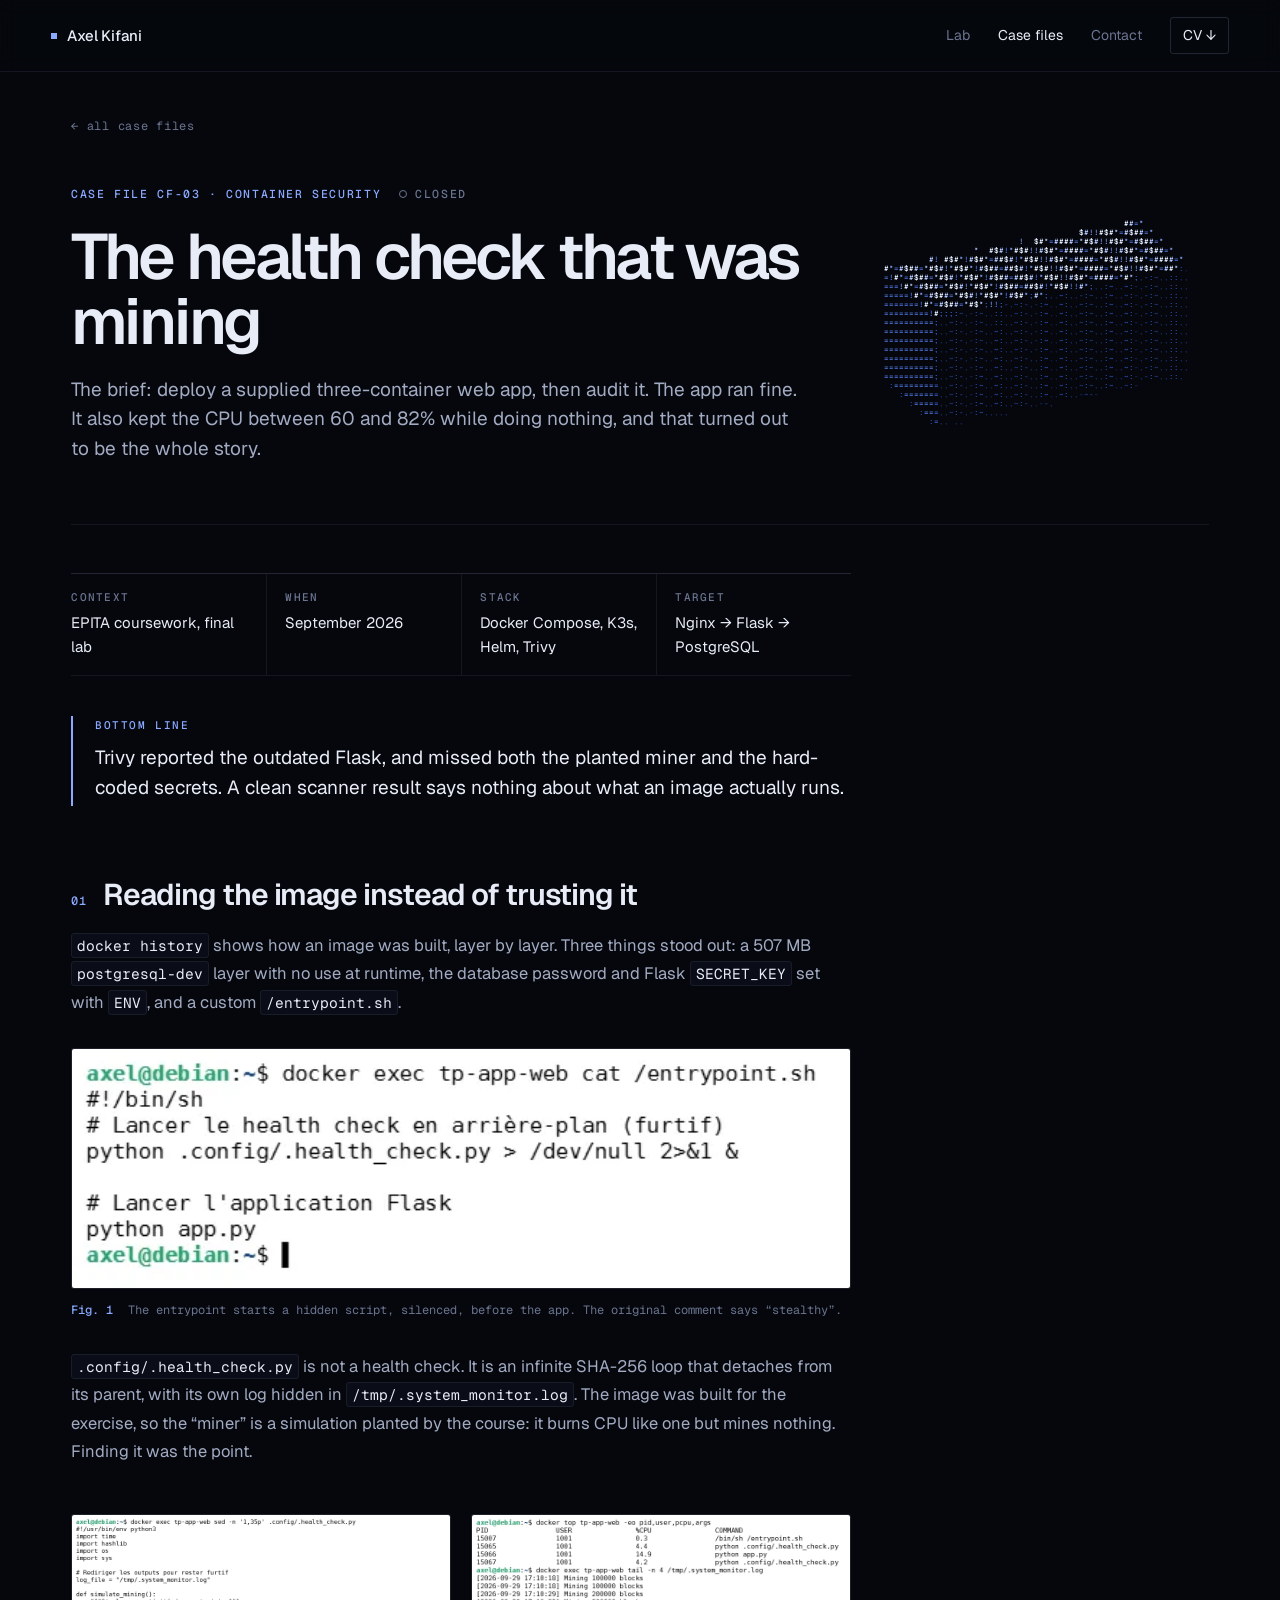
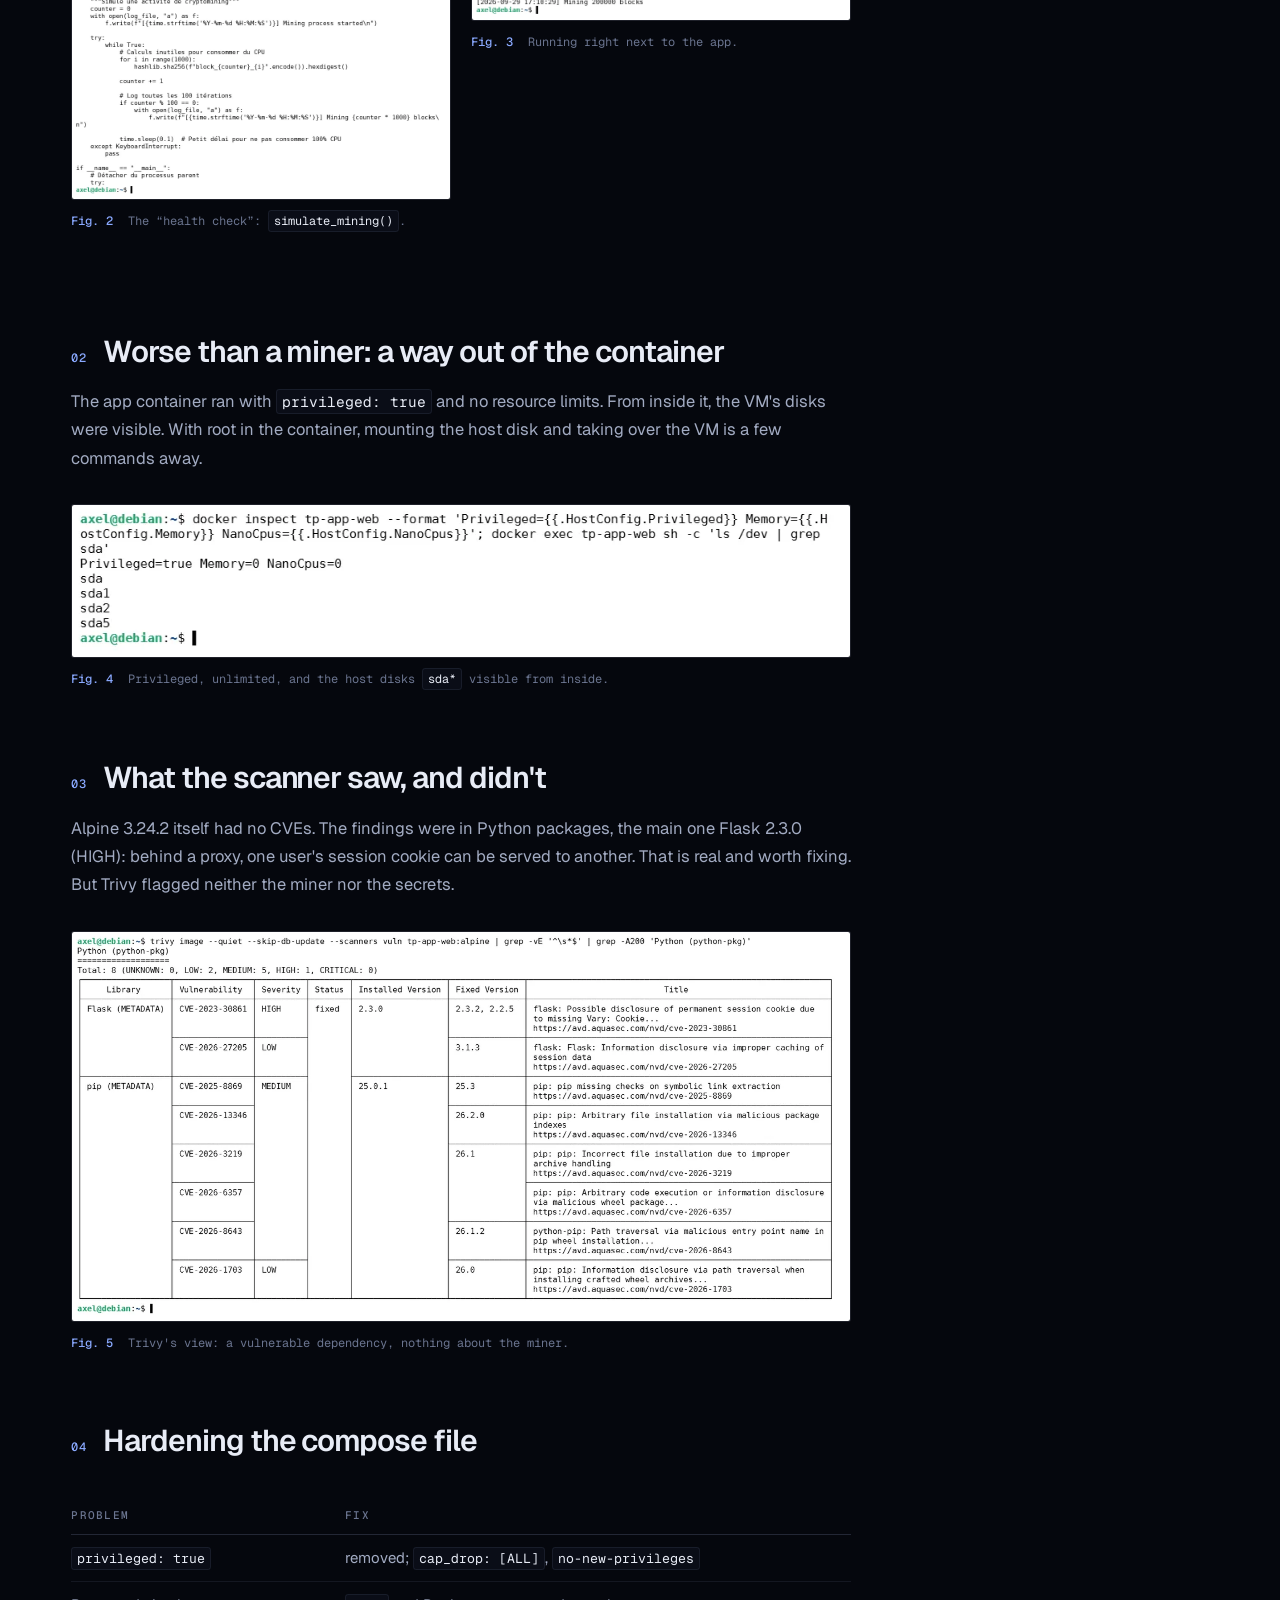
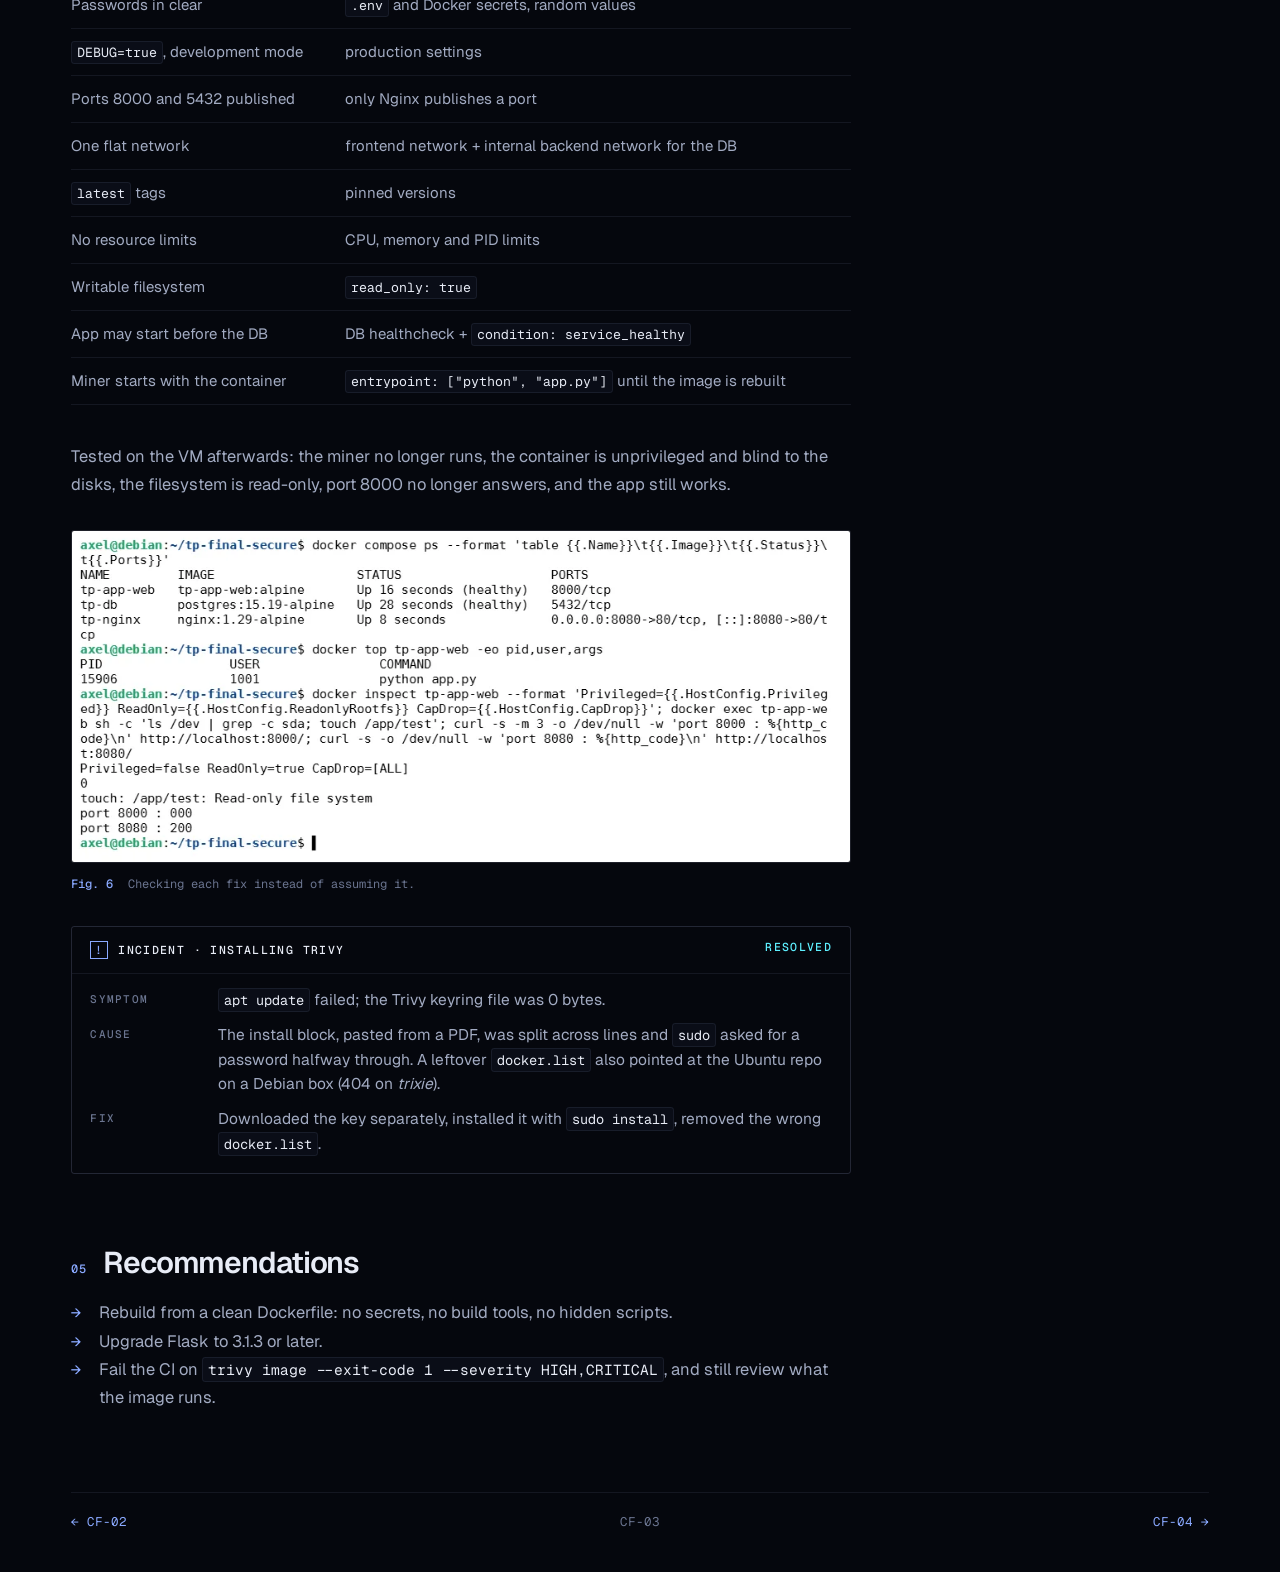
==== commit 69839322: "Refonte de la home : slides plein écran, transitions ASCII, 2 polices" ====
--- a/cases/container-miner.html
+++ b/cases/container-miner.html
@@ -3,24 +3,23 @@
 <head>
   <meta charset="utf-8">
   <meta name="viewport" content="width=device-width, initial-scale=1">
-  <meta name="theme-color" content="#050812">
+  <meta name="theme-color" content="#05070d">
   <title>CF-03 · Container audit — Axel Kifani</title>
   <meta name="description" content="Auditing a supplied Docker stack: a planted cryptominer hidden as a health check, a privileged container that could see the host disks, and why a clean Trivy scan was not enough.">
   <link rel="preconnect" href="https://fonts.googleapis.com">
   <link rel="preconnect" href="https://fonts.gstatic.com" crossorigin>
-  <link href="https://fonts.googleapis.com/css2?family=Geist:wght@400;500;600&family=Sora:wght@500;600&family=Geist+Mono:wght@500&family=Instrument+Serif:ital@1&display=swap" rel="stylesheet">
+  <link href="https://fonts.googleapis.com/css2?family=Geist:wght@400;500;600&family=Geist+Mono:wght@400;500&display=swap" rel="stylesheet">
   <link rel="stylesheet" href="../assets/css/site.css">
 </head>
 <body>
-<div class="aurora" aria-hidden="true"><i></i><i></i><i></i></div>
-<header class="topbar"><div class="wrap glass"><a class="id" href="../index.html">axel kifani</a><nav aria-label="Main"><a href="../index.html#lab">Lab</a><a href="../index.html#cases" aria-current="page">Case files</a><a href="../index.html#contact">Contact</a><a class="nav-cv" href="../assets/cv/Axel-Kifani-CV.pdf" download>CV ↓</a></nav></div></header>
+<header class="topbar"><div class="wrap"><a class="id" href="../index.html">Axel Kifani</a><nav aria-label="Main"><a href="../index.html#lab">Lab</a><a href="../index.html#cases" aria-current="page">Case files</a><a href="../index.html#contact">Contact</a><a class="nav-cv" href="../assets/cv/Axel-Kifani-CV.pdf" download>CV ↓</a></nav></div></header>
 
 <main class="desk wrap">
-  <a class="back" href="../index.html#cases">← all case files</a>
+  <a class="back" href="../index.html#cf-03">← all case files</a>
   <article class="paper">
     <header class="case-hero">
       <div class="reveal">
-        <div class="file-head"><span>Case file CF-03<br>Container security</span><span class="stamp-big closed">Closed</span></div>
+        <div class="file-head"><span>Case file CF-03 · Container security</span><span class="stamp-big closed">Closed</span></div>
 
         <h1>The health check that was mining</h1>
         <p class="standfirst">The brief: deploy a supplied three-container web app, then audit it. The app ran fine. It also kept the CPU between 60 and 82% while doing nothing, and that turned out to be the whole story.</p>
--- a/assets/css/site.css
+++ b/assets/css/site.css
@@ -1,416 +1,411 @@
 /* ==========================================================================
    Axel Kifani — portfolio
-   Deep navy, electric blue, ASCII 3D. Sharp edges, thin lines, motion with intent.
+   Near-black, one blue, ASCII 3D. Two typefaces: Geist and Geist Mono.
+   Hairlines instead of boxes, motion only where it carries meaning.
    ========================================================================== */
 
 :root {
-  --bg: #050812;
-  --bg-2: #080d1c;
-  --panel: rgba(14, 22, 46, .62);
-  --panel-2: rgba(22, 34, 70, .55);
-  --line: rgba(120, 150, 255, .13);
-  --line-2: rgba(120, 150, 255, .28);
-  --text: #e6ecff;
-  --soft: #b6c2e6;
-  --mute: #7d8ab3;
-  --dim: #4f5b84;
-  --blue: #4f7cff;
-  --blue-2: #8fb0ff;
-  --ice: #d6e3ff;
-  --cyan: #5ef0ff;
-
-  --f-sans: "Geist", system-ui, sans-serif;
-  --f-display: "Sora", "Geist", system-ui, sans-serif;
-  --f-mono: "Geist Mono", ui-monospace, monospace;
-  --f-serif: "Instrument Serif", Georgia, serif;
-
-  --gutter: clamp(16px, 4vw, 48px);
-  --max: 1200px;
-  --ease: cubic-bezier(.2, .7, .1, 1);
+  --bg: #05070d;
+  --bg-2: #0a0d17;
+  --text: #e8ecf6;
+  --soft: #a2abc2;
+  --mute: #6b7590;
+  --dim: #3a425a;
+  --line: rgba(170, 185, 230, .09);
+  --line-2: rgba(170, 185, 230, .18);
+  --accent: #8aa9ff;
+  --live: #5ef0ff;
+
+  --f-sans: "Geist", system-ui, -apple-system, sans-serif;
+  --f-mono: "Geist Mono", ui-monospace, "SF Mono", monospace;
+
+  --gutter: clamp(16px, 4vw, 56px);
+  --max: 1240px;
+  --ease: cubic-bezier(.22, .8, .16, 1);
+  --ease-in: cubic-bezier(.55, 0, .75, .2);
+  --dir: 1;
 }
 
 * { box-sizing: border-box; }
-html { scroll-behavior: smooth; }
+html { -webkit-text-size-adjust: 100%; }
 @media (prefers-reduced-motion: reduce) {
-  html { scroll-behavior: auto; }
   *, *::before, *::after { animation: none !important; transition: none !important; }
 }
 
 body {
   margin: 0;
+  background: var(--bg);
   color: var(--text);
-  background:
-    radial-gradient(1100px 620px at 78% -8%, rgba(60, 100, 255, .22), transparent 62%),
-    radial-gradient(700px 500px at -10% 40%, rgba(40, 80, 220, .10), transparent 60%),
-    var(--bg);
-  background-attachment: fixed;
   font: 400 16px/1.6 var(--f-sans);
   -webkit-font-smoothing: antialiased;
+  -moz-osx-font-smoothing: grayscale;
   overflow-x: hidden;
 }
-body::before {               /* faint dot field */
-  content: ""; position: fixed; inset: 0; pointer-events: none; z-index: -1;
-  background-image: radial-gradient(rgba(140, 170, 255, .09) 1px, transparent 1px);
-  background-size: 22px 22px;
-  mask-image: linear-gradient(to bottom, #000 0%, transparent 75%);
-}
-
-a { color: inherit; text-decoration-color: var(--blue); text-underline-offset: 3px; }
-a:hover { color: var(--blue-2); }
-:focus-visible { outline: 2px solid var(--cyan); outline-offset: 3px; }
+::selection { background: rgba(138, 169, 255, .3); }
+
+a { color: inherit; text-decoration: underline; text-decoration-color: var(--line-2); text-underline-offset: 4px; text-decoration-thickness: 1px; transition: color .2s, text-decoration-color .2s; }
+a:hover { color: var(--text); text-decoration-color: var(--accent); }
+:focus-visible { outline: 1px solid var(--accent); outline-offset: 4px; }
+code { font: 400 .88em/1 var(--f-mono); color: var(--text); background: var(--bg-2); border: 1px solid var(--line); padding: 2px 5px; border-radius: 3px; }
 img { max-width: 100%; display: block; }
-code { font: 500 .88em/1 var(--f-mono); color: var(--ice); background: rgba(79, 124, 255, .12); padding: 2px 6px; border-radius: 6px; }
-::selection { background: var(--blue); color: #fff; }
+canvas.ascii { display: block; width: 100%; height: 100%; }
 
 .wrap { max-width: var(--max); margin: 0 auto; padding-left: var(--gutter); padding-right: var(--gutter); }
-.mono { font-family: var(--f-mono); }
-canvas.ascii { display: block; width: 100%; height: 100%; }
-
-/* ---------- reveal ---------- */
-.reveal { opacity: 0; transform: translateY(18px); transition: opacity .9s var(--ease), transform .9s var(--ease); }
-.reveal.in { opacity: 1; transform: none; }
-.reveal.d1 { transition-delay: .08s; } .reveal.d2 { transition-delay: .16s; } .reveal.d3 { transition-delay: .24s; }
-
-/* ---------- top bar ---------- */
-.topbar {
-  position: sticky; top: 12px; z-index: 20; margin: 12px auto 0;
-  max-width: calc(var(--max) - 2 * var(--gutter)); width: calc(100% - 2 * var(--gutter));
-  font: 500 13px/1 var(--f-mono);
-}
-.topbar .wrap { display: flex; align-items: center; gap: 24px; height: 54px; padding: 0 22px; max-width: none; border-radius: 99px; }
-.topbar .wrap.glass { --r: 99px; }
-.topbar .id { text-decoration: none; letter-spacing: .04em; display: flex; align-items: center; gap: 10px; }
-.topbar .id::before { content: ""; width: 9px; height: 9px; border-radius: 50%; background: var(--cyan); box-shadow: 0 0 12px var(--cyan); }
-.topbar nav { display: flex; gap: 22px; margin-left: auto; }
-.topbar nav a { text-decoration: none; color: var(--mute); transition: color .2s; }
-.topbar nav a:hover, .topbar nav a[aria-current] { color: var(--text); }
-@media (max-width: 640px) { .topbar nav { gap: 14px; } .topbar nav .hide-sm { display: none; } }
-
-/* ---------- labels ---------- */
-.label {
-  font: 500 12px/1 var(--f-mono); letter-spacing: .14em; text-transform: uppercase; color: var(--mute);
-  display: flex; align-items: center; gap: 12px; margin: 0 0 28px;
-}
-.label .idx { color: var(--blue-2); }
-.label::after { content: ""; flex: 1; height: 1px; background: linear-gradient(90deg, var(--line-2), transparent); }
-.label .count { order: 3; color: var(--dim); letter-spacing: .06em; }
-section.block { padding: 96px 0 24px; }
-
-/* ---------- hero ---------- */
-.hero { padding: 40px 0 24px; min-height: calc(100svh - 66px); display: flex; align-items: center; }
-.hero .wrap { display: grid; grid-template-columns: minmax(0, 1.12fr) minmax(0, 1fr); gap: 24px; align-items: center; width: 100%; }
-@media (max-width: 960px) { .hero { min-height: 0; } .hero .wrap { grid-template-columns: 1fr; } }
-.kicker { font: 500 12px/1.5 var(--f-mono); color: var(--blue-2); letter-spacing: .12em; text-transform: uppercase; margin: 0 0 14px; }
+
+/* mono label: the only small-caps voice on the site */
+.eyebrow, .label {
+  font: 500 11.5px/1.4 var(--f-mono); letter-spacing: .14em; text-transform: uppercase;
+  color: var(--mute); margin: 0;
+}
+
+/* ==========================================================================
+   Frame (fixed on the home deck)
+   ========================================================================== */
+.frame-top, .topbar {
+  display: flex; align-items: center; gap: 24px;
+  height: 72px; padding: 0 var(--gutter);
+  position: sticky; top: 0; z-index: 30;
+  background: rgba(5, 7, 13, .86); -webkit-backdrop-filter: blur(10px); backdrop-filter: blur(10px);
+  border-bottom: 1px solid var(--line);
+}
+.frame-top .id, .topbar .id { font-weight: 500; font-size: 15px; letter-spacing: -.01em; text-decoration: none; display: inline-flex; align-items: center; gap: 10px; }
+.frame-top .id::before, .topbar .id::before { content: ""; width: 6px; height: 6px; background: var(--accent); }
+.frame-top nav, .topbar nav { margin-left: auto; display: flex; gap: 28px; align-items: center; }
+.frame-top nav a, .topbar nav a { font-size: 14px; color: var(--mute); text-decoration: none; position: relative; }
+.frame-top nav a:hover, .topbar nav a:hover, .frame-top nav a[aria-current], .topbar nav a[aria-current] { color: var(--text); }
+.frame-top nav a[aria-current]::after { content: ""; position: absolute; left: 0; right: 0; bottom: -6px; height: 1px; background: var(--text); }
+.frame-top nav a.cv, .topbar nav a.nav-cv { color: var(--text); border: 1px solid var(--line-2); padding: 6px 12px; border-radius: 3px; transition: border-color .2s, background .2s; }
+.frame-top nav a.cv:hover, .topbar nav a.nav-cv:hover { border-color: var(--text); }
+.topbar .wrap { display: contents; }
+@media (max-width: 640px) {
+  .frame-top, .topbar { height: 56px; gap: 14px; }
+  .frame-top nav, .topbar nav { gap: 16px; }
+  .frame-top nav a[data-go="log"], .frame-top nav a[data-go="lab"], .topbar nav a[href$="#lab"] { display: none; }
+}
+
+.frame-bottom, .rail { display: none; }
+
+/* ==========================================================================
+   Home: shared slide content (works in both deck and flow mode)
+   ========================================================================== */
+.slide { position: relative; padding: 88px 0; border-bottom: 1px solid var(--line); }
+.slide-inner { max-width: var(--max); margin: 0 auto; padding: 0 var(--gutter); width: 100%; }
+.slide .art { position: relative; aspect-ratio: 1 / 1; width: 100%; max-width: 620px; justify-self: end; }
+
+/* mask titles: the line slides up from behind its own baseline */
+[data-anim="mask"] { overflow: hidden; padding-bottom: .08em; margin-bottom: -.08em; }
+[data-anim="mask"] > span { display: block; }
+
+/* Hero */
+.hero-grid { display: grid; grid-template-columns: minmax(0, 1.05fr) minmax(0, 1fr); gap: 32px; align-items: center; }
 .hero h1.name {
-  font: 600 clamp(48px, 6.6vw, 98px)/.95 var(--f-display); letter-spacing: -.055em;
-  margin: 0 0 26px; white-space: nowrap; color: #f1f5ff;
-  text-shadow: 0 0 40px rgba(79, 124, 255, .35);
-}
-/* name decodes from ASCII glyphs: each letter keeps its final width so nothing moves */
+  font: 600 clamp(48px, 6.2vw, 108px)/.92 var(--f-sans); letter-spacing: -.055em; white-space: nowrap;
+  margin: 22px 0 28px;
+}
 .hero h1.name .ch { display: inline-block; text-align: center; }
-.hero h1.name .ch.g {
-  font-family: var(--f-mono); font-weight: 500; font-size: .62em; letter-spacing: 0;
-  color: var(--blue-2); opacity: .55; text-shadow: none; vertical-align: .18em;
-}
-.hero .tagline {
-  font: 500 clamp(22px, 2.3vw, 32px)/1.2 var(--f-display); letter-spacing: -.03em; color: var(--ice);
-  margin: 0 0 22px; max-width: 26ch;
-}
-.hero .tagline em {
-  font: italic 400 1.08em/1 var(--f-serif); letter-spacing: -.01em;
-  background: linear-gradient(100deg, var(--blue-2) 10%, var(--cyan) 90%);
-  -webkit-background-clip: text; background-clip: text; color: transparent;
-  padding-right: .06em;
-}
-.hero .lede { font-size: 17px; color: var(--soft); max-width: 50ch; margin: 0 0 32px; }
-.cta { display: flex; flex-wrap: wrap; gap: 12px; align-items: center; }
+.hero h1.name .ch.g { font-family: var(--f-mono); font-weight: 400; color: var(--accent); }
+.hero .tagline { font: 400 clamp(20px, 1.9vw, 26px)/1.35 var(--f-sans); letter-spacing: -.02em; color: var(--text); max-width: 26ch; margin: 0 0 16px; }
+.hero .lede { font-size: 16px; color: var(--soft); max-width: 46ch; margin: 0 0 36px; }
+.cta { display: flex; flex-wrap: wrap; gap: 12px; }
 .btn {
-  font: 500 14px/1 var(--f-mono); text-decoration: none; padding: 15px 22px; border-radius: 99px;
-  display: inline-flex; gap: 10px; align-items: center; transition: background .2s, border-color .2s, color .2s, transform .2s var(--ease);
-}
-.btn:hover { transform: translateY(-2px); color: var(--text); }
-.btn.primary { background: linear-gradient(180deg, #6d93ff, #3f6af5); color: #fff; box-shadow: inset 0 1px 0 rgba(255, 255, 255, .35), inset 0 -1px 0 rgba(0, 0, 0, .2), 0 10px 34px -10px rgba(79, 124, 255, .9); position: relative; }
-.btn.primary:hover { box-shadow: inset 0 1px 0 rgba(255, 255, 255, .45), 0 14px 40px -10px rgba(94, 140, 255, 1); color: #fff; }
-.status { display: inline-flex; align-items: center; gap: 10px; font: 500 12px/1 var(--f-mono); color: var(--soft); margin-top: 28px; }
-.status i { width: 7px; height: 7px; background: var(--cyan); border-radius: 50%; box-shadow: 0 0 0 0 rgba(94, 240, 255, .6); animation: ping 2.2s infinite; }
-@keyframes ping { 0% { box-shadow: 0 0 0 0 rgba(94, 240, 255, .55); } 80%, 100% { box-shadow: 0 0 0 10px rgba(94, 240, 255, 0); } }
-
-.globe-wrap { position: relative; aspect-ratio: 1 / 1; width: 100%; max-width: 640px; justify-self: end; }
-@media (max-width: 960px) { .globe-wrap { justify-self: center; max-width: 520px; } }
-.globe-wrap canvas { cursor: grab; filter: drop-shadow(0 0 18px rgba(79, 124, 255, .35)); touch-action: pan-y; }
-.globe-wrap canvas.grab { cursor: grabbing; }
-.globe-hud {
-  position: absolute; left: 0; right: 0; bottom: 2%; display: flex; justify-content: space-between; gap: 12px; flex-wrap: wrap;
-  font: 500 11px/1.5 var(--f-mono); color: var(--mute); letter-spacing: .06em; pointer-events: none;
-}
-.globe-hud b { color: var(--cyan); font-weight: 500; }
-.globe-hud .done b { color: var(--ice); }
-.globe-hud span:first-child::before { content: "● "; color: var(--cyan); animation: blink 1.4s steps(2) infinite; }
-@keyframes blink { 50% { opacity: 0; } }
-
-/* ---------- figures ---------- */
-.figures { display: grid; grid-template-columns: repeat(4, 1fr); gap: 14px; }
-.figures > a { padding: 26px 24px 22px; text-decoration: none; display: flex; flex-direction: column; gap: 10px; transition: transform .5s var(--ease); }
-.figures > a:hover { color: inherit; transform: translateY(-3px); }
-.figures .n { font: 600 clamp(34px, 4vw, 50px)/1 var(--f-display); letter-spacing: -.04em; font-variant-numeric: tabular-nums; }
-.figures .n small { font-size: .45em; color: var(--mute); letter-spacing: 0; }
-.figures .d { font-size: 14px; color: var(--soft); }
-.figures .src { margin-top: auto; font: 500 11px/1 var(--f-mono); letter-spacing: .1em; color: var(--blue-2); text-transform: uppercase; }
-@media (max-width: 900px) { .figures { grid-template-columns: 1fr 1fr; } }
-@media (max-width: 460px) { .figures { grid-template-columns: 1fr; } }
-
-/* ---------- case rows ---------- */
-.cases { list-style: none; margin: 0; padding: 0; display: grid; gap: 14px; }
-.cases a {
-  display: grid; grid-template-columns: 260px minmax(0, 1fr) 160px; gap: 28px; align-items: center;
-  padding: 14px 26px 14px 14px; text-decoration: none;
-  transition: transform .5s var(--ease), box-shadow .5s var(--ease);
-}
-.cases a:hover { color: inherit; transform: translateY(-3px); }
-.cases .art { height: 172px; background: radial-gradient(circle at 50% 45%, rgba(40, 70, 170, .28), rgba(4, 7, 18, .7) 70%); border-radius: 14px; box-shadow: inset 0 0 0 1px rgba(140, 170, 255, .1), inset 0 8px 24px rgba(0, 0, 0, .4); }
-.cases .cf { font: 500 12px/1 var(--f-mono); color: var(--blue-2); letter-spacing: .1em; display: block; margin-bottom: 10px; }
-.cases .title { font: 600 clamp(21px, 2.3vw, 28px)/1.18 var(--f-display); letter-spacing: -.03em; display: block; }
-.cases .sum { display: block; color: var(--soft); font-size: 15px; margin-top: 8px; max-width: 62ch; }
-.cases .side { display: flex; flex-direction: column; align-items: flex-start; gap: 12px; }
-.cases .ctx { font: 500 12px/1.5 var(--f-mono); color: var(--mute); }
-.cases .go { font: 500 12px/1 var(--f-mono); color: var(--blue-2); transition: transform .3s var(--ease); }
-.cases a:hover .go { transform: translateX(4px); }
-@media (max-width: 860px) {
-  .cases a { grid-template-columns: 1fr; gap: 16px; padding: 12px 12px 20px; }
-  .cases .art { height: 170px; }
-  .cases .side { flex-direction: row; align-items: center; gap: 16px; }
-}
-
-.stamp { font: 500 11px/1 var(--f-mono); letter-spacing: .12em; text-transform: uppercase; padding: 6px 10px; border: 1px solid currentColor; border-radius: 99px; white-space: nowrap; }
-.stamp.active { color: var(--cyan); background: rgba(94, 240, 255, .07); }
-.stamp.closed { color: var(--mute); }
-
-/* ---------- lab map ---------- */
-.map-grid { display: grid; grid-template-columns: minmax(0, 1.55fr) minmax(0, 1fr); }
-@media (max-width: 900px) { .map-grid { grid-template-columns: 1fr; } }
-.map-canvas { border-right: 1px solid var(--line); padding: 14px; }
-@media (max-width: 900px) { .map-canvas { border-right: 0; border-bottom: 1px solid var(--line); } }
+  display: inline-flex; align-items: center; gap: 10px; height: 44px; padding: 0 20px;
+  font: 500 14px/1 var(--f-sans); text-decoration: none; color: var(--text);
+  border: 1px solid var(--line-2); border-radius: 3px; transition: border-color .2s, background .2s, color .2s;
+}
+.btn:hover { border-color: var(--text); }
+.btn.primary { background: var(--text); color: var(--bg); border-color: var(--text); }
+.btn.primary:hover { background: #fff; color: var(--bg); }
+.status { display: flex; align-items: center; gap: 10px; font: 500 12px/1 var(--f-mono); color: var(--soft); margin: 36px 0 0; letter-spacing: .02em; }
+.status i { width: 6px; height: 6px; background: var(--live); border-radius: 50%; animation: pulse 2.4s infinite; }
+@keyframes pulse { 0%, 100% { opacity: 1; } 50% { opacity: .3; } }
+
+.globe canvas { cursor: grab; touch-action: pan-y; }
+.globe canvas.grab { cursor: grabbing; }
+.hud {
+  position: absolute; left: 0; right: 0; bottom: 0; display: flex; justify-content: space-between; gap: 12px; flex-wrap: wrap;
+  font: 500 11px/1.5 var(--f-mono); letter-spacing: .08em; text-transform: uppercase; color: var(--mute); pointer-events: none;
+}
+.hud b { color: var(--text); font-weight: 500; font-variant-numeric: tabular-nums; }
+
+/* Case slides */
+.case-grid { display: grid; grid-template-columns: minmax(0, 1fr) minmax(0, 1fr); gap: 48px; align-items: center; }
+.case .eyebrow { display: flex; align-items: center; gap: 18px; }
+.case .eyebrow .cf { color: var(--accent); }
+.state { color: var(--mute); display: inline-flex; align-items: center; gap: 8px; }
+.state::before { content: ""; width: 6px; height: 6px; border: 1px solid currentColor; border-radius: 50%; }
+.state.live { color: var(--live); }
+.state.live::before { background: currentColor; }
+.case-title, .section-title, .contact .big {
+  font: 600 clamp(36px, 4.4vw, 64px)/1.02 var(--f-sans); letter-spacing: -.045em; margin: 22px 0 22px; max-width: 16ch;
+}
+.case-sum { font-size: 17px; line-height: 1.6; color: var(--soft); max-width: 46ch; margin: 0; }
+.case-fig { display: grid; grid-template-columns: auto minmax(0, 1fr); gap: 24px; align-items: end; border-top: 1px solid var(--line-2); margin: 36px 0 0; padding-top: 22px; max-width: 520px; }
+.case-fig .n { font: 500 clamp(40px, 4.6vw, 68px)/.9 var(--f-sans); letter-spacing: -.05em; font-variant-numeric: tabular-nums; }
+.case-fig .n small { font-size: .42em; letter-spacing: -.01em; color: var(--mute); }
+.case-fig .d { font-size: 14px; line-height: 1.5; color: var(--soft); max-width: 30ch; padding-bottom: 2px; }
+.case-meta { display: flex; flex-wrap: wrap; gap: 6px 28px; font: 400 12px/1.6 var(--f-mono); color: var(--mute); margin: 18px 0 0; }
+.more {
+  display: inline-flex; align-items: center; gap: 12px; margin-top: 36px;
+  font: 500 15px/1 var(--f-sans); text-decoration: none; color: var(--text);
+  padding-bottom: 8px; border-bottom: 1px solid var(--line-2); transition: border-color .3s, gap .3s var(--ease);
+}
+.more:hover { border-color: var(--text); gap: 18px; }
+
+/* Section heads */
+.slide-head { display: flex; align-items: baseline; justify-content: space-between; gap: 24px; flex-wrap: wrap; margin-bottom: 28px; }
+.slide-head .section-title { margin: 0; max-width: none; }
+
+/* Lab map */
+.map-grid { display: grid; grid-template-columns: minmax(0, 1.6fr) minmax(280px, 1fr); border: 1px solid var(--line-2); }
+.map-canvas { padding: 20px; border-right: 1px solid var(--line-2); display: grid; place-items: center; }
 .map-canvas svg { width: 100%; height: auto; display: block; }
 .map svg text { font-family: var(--f-mono); fill: var(--text); }
-.map .wire { stroke: rgba(120, 150, 255, .25); stroke-width: 1.5; fill: none; }
-.map .wire.planned { stroke-dasharray: 4 5; }
-.map .wire.on { stroke: var(--blue); stroke-dasharray: 3 7; animation: flow 1.1s linear infinite; }
-@keyframes flow { to { stroke-dashoffset: -20; } }
+.map .wire { stroke: rgba(170, 185, 230, .2); stroke-width: 1; fill: none; }
+.map .wire.planned { stroke-dasharray: 3 5; }
+.map .wire.on { stroke: var(--accent); stroke-dasharray: 2 6; animation: flow 1.2s linear infinite; }
+@keyframes flow { to { stroke-dashoffset: -16; } }
 .map .node { cursor: pointer; }
-.map .node rect { fill: rgba(7, 12, 27, .85); stroke: rgba(140, 170, 255, .4); stroke-width: 1.2; transition: stroke .2s, fill .2s; }
-.map .node.planned rect { stroke-dasharray: 5 4; stroke: rgba(140, 170, 255, .28); }
-.map .node .k { font-size: 11px; fill: var(--mute); letter-spacing: .06em; }
-.map .node .t { font-size: 14px; font-weight: 600; }
-.map .node .s { font-size: 11px; fill: var(--mute); }
-.map .node .tick { fill: var(--cyan); }
-.map .node.planned .tick { fill: none; stroke: var(--dim); }
-.map .node:hover rect:first-child, .map .node:focus-visible rect:first-child { stroke: var(--blue-2); }
-.map .node[aria-pressed="true"] rect:first-child { stroke: var(--cyan); fill: rgba(79, 124, 255, .16); }
+.map .node rect { fill: var(--bg); stroke: rgba(170, 185, 230, .35); stroke-width: 1; transition: stroke .2s, fill .2s; }
+.map .node rect:first-child { rx: 2; }
+.map .node.planned rect { stroke-dasharray: 4 4; stroke: rgba(170, 185, 230, .22); }
+.map .node .k { font-size: 10.5px; fill: var(--mute); letter-spacing: .06em; }
+.map .node .t { font-size: 14px; font-weight: 500; }
+.map .node .s { font-size: 10.5px; fill: var(--mute); }
+.map .node .tick { fill: var(--live); }
+.map .node.planned .tick { fill: none; stroke: var(--dim); stroke-dasharray: none; }
+.map .node:hover rect:first-child, .map .node:focus-visible rect:first-child { stroke: var(--text); }
+.map .node[aria-pressed="true"] rect:first-child { stroke: var(--accent); fill: rgba(138, 169, 255, .08); }
 .map .node:focus { outline: none; }
-.map .zone-label { font-size: 11px; fill: var(--dim); letter-spacing: .12em; }
-.map .legend text { font-size: 10px; fill: var(--mute); }
-.map .legend .on { fill: var(--cyan); }
+.map .zone-label { font-size: 10.5px; fill: var(--dim); letter-spacing: .12em; }
+.map .legend text { font-size: 10.5px; fill: var(--mute); }
+.map .legend .on { fill: var(--live); }
+.map .legend .off { fill: none; stroke: var(--dim); }
 .map .wb { stroke: var(--line-2); }
 
 .map-list { display: none; }
 @media (max-width: 600px) {
   .map-canvas svg { display: none; }
-  .map-list { display: grid; grid-template-columns: 1fr 1fr; gap: 8px; }
-  .map-list button { all: unset; cursor: pointer; display: flex; flex-direction: column; gap: 4px; border: 1px solid var(--line-2); border-radius: 12px; padding: 10px 12px; background: rgba(7, 12, 27, .6); }
+  .map-list { display: grid; grid-template-columns: 1fr 1fr; gap: 8px; width: 100%; }
+  .map-list button { all: unset; cursor: pointer; display: flex; flex-direction: column; gap: 4px; border: 1px solid var(--line-2); border-radius: 3px; padding: 10px 12px; }
   .map-list button.planned { border-style: dashed; }
   .map-list button span { font: 500 10px/1.2 var(--f-mono); color: var(--mute); letter-spacing: .04em; }
-  .map-list button b { font: 600 14px/1.2 var(--f-mono); }
-  .map-list button[aria-pressed="true"] { border-color: var(--cyan); background: rgba(79, 124, 255, .16); }
-  .map-list button:focus-visible { outline: 2px solid var(--cyan); }
-}
-.map-panel { padding: 28px 26px; display: flex; flex-direction: column; gap: 14px; min-height: 360px; }
-.map-panel .k { font: 500 11px/1 var(--f-mono); letter-spacing: .12em; color: var(--cyan); text-transform: uppercase; }
-.map-panel h3 { font: 600 28px/1.08 var(--f-display); letter-spacing: -.03em; margin: 0; animation: fadein .4s var(--ease); }
-.map-panel .net { font: 500 13px/1.4 var(--f-mono); color: var(--mute); }
-.map-panel p { margin: 0; color: var(--soft); animation: fadein .5s var(--ease); }
+  .map-list button b { font: 500 14px/1.2 var(--f-sans); }
+  .map-list button[aria-pressed="true"] { border-color: var(--accent); }
+  .map-list button:focus-visible { outline: 1px solid var(--accent); }
+}
+.map-panel { padding: 28px; display: flex; flex-direction: column; gap: 14px; }
+.map-panel .k { font: 500 11px/1 var(--f-mono); letter-spacing: .14em; color: var(--accent); text-transform: uppercase; }
+.map-panel h3 { font: 600 26px/1.1 var(--f-sans); letter-spacing: -.035em; margin: 0; animation: fadein .45s var(--ease); }
+.map-panel .net { font: 400 12px/1.4 var(--f-mono); color: var(--mute); }
+.map-panel p { margin: 0; font-size: 15px; color: var(--soft); animation: fadein .55s var(--ease); }
 @keyframes fadein { from { opacity: 0; transform: translateY(6px); } }
-.map-panel ul { list-style: none; padding: 0; margin: 4px 0 0; border-top: 1px solid var(--line); }
+.map-panel ul { list-style: none; padding: 0; margin: auto 0 0; border-top: 1px solid var(--line); }
 .map-panel li { border-bottom: 1px solid var(--line); }
-.map-panel li a { display: flex; justify-content: space-between; gap: 12px; padding: 12px 0; text-decoration: none; font-size: 15px; }
-.map-panel li a span { font: 500 12px/1.6 var(--f-mono); color: var(--blue-2); white-space: nowrap; }
-.map-panel .planned-note { font: 500 12px/1.5 var(--f-mono); color: var(--mute); border-left: 1px dashed var(--dim); padding-left: 10px; }
-.map-hint { font: 500 12px/1.5 var(--f-mono); color: var(--dim); margin: 14px 0 0; }
-
-/* ---------- logbook ---------- */
-.log { list-style: none; margin: 0; padding: 0; position: relative; }
-.log::before { content: ""; position: absolute; left: 6px; top: 8px; bottom: 8px; width: 1px; background: linear-gradient(var(--blue), transparent); }
-.log li { display: grid; grid-template-columns: 22px 120px minmax(0, 1fr); gap: 0 20px; padding: 14px 0; font-size: 15px; color: var(--soft); }
-.log li::before { content: ""; width: 13px; height: 13px; border: 1px solid var(--blue-2); background: var(--bg); margin-top: 5px; }
-.log li:first-child::before { background: var(--cyan); border-color: var(--cyan); box-shadow: 0 0 14px var(--cyan); }
-.log time { font: 500 13px/1.7 var(--f-mono); color: var(--mute); }
-.log b { color: var(--text); font-weight: 600; }
-.log .tag { font: 500 11px/1 var(--f-mono); color: var(--blue-2); letter-spacing: .08em; margin-right: 8px; text-transform: uppercase; }
-@media (max-width: 560px) { .log li { grid-template-columns: 22px minmax(0, 1fr); } .log li > div { grid-column: 2; } }
-
-/* ---------- earlier work ---------- */
-.small-work { display: grid; grid-template-columns: repeat(3, 1fr); gap: 14px; }
-.small-work a { padding: 24px; text-decoration: none; display: flex; flex-direction: column; gap: 8px; transition: transform .5s var(--ease); }
-.small-work a:hover { color: inherit; transform: translateY(-3px); }
-.small-work b { font: 600 18px/1.25 var(--f-display); letter-spacing: -.02em; }
-.small-work span { color: var(--soft); font-size: 14px; }
-.small-work code { margin-top: auto; align-self: flex-start; }
-@media (max-width: 760px) { .small-work { grid-template-columns: 1fr; } }
-
-/* ---------- contact ---------- */
-.contact-grid { display: grid; grid-template-columns: minmax(0, 1.2fr) minmax(0, 1fr); gap: 32px; align-items: center; }
-@media (max-width: 860px) { .contact-grid { grid-template-columns: 1fr; } .contact-art { display: none; } }
-.contact h2.big { font: 600 clamp(34px, 4.6vw, 60px)/1.05 var(--f-display); letter-spacing: -.04em; margin: 0 0 28px; }
-.contact h2.big em { font: italic 400 1.08em/1 var(--f-serif); color: var(--blue-2); }
-.contact .mail { font: 500 clamp(16px, 2.2vw, 21px)/1.3 var(--f-mono); word-break: break-all; text-decoration: none; border-bottom: 1px solid var(--blue); padding-bottom: 4px; }
-.contact dl { display: grid; grid-template-columns: 120px minmax(0, 1fr); gap: 10px 24px; margin: 36px 0 0; font-size: 15px; color: var(--soft); }
-.contact dt { font: 500 12px/1.9 var(--f-mono); color: var(--dim); text-transform: uppercase; letter-spacing: .1em; }
+.map-panel li a { display: flex; justify-content: space-between; gap: 12px; padding: 12px 0; text-decoration: none; font-size: 14px; }
+.map-panel li a span { font: 400 12px/1.6 var(--f-mono); color: var(--accent); white-space: nowrap; }
+.map-panel .planned-note { font: 400 12px/1.5 var(--f-mono); color: var(--mute); border-left: 1px dashed var(--dim); padding-left: 10px; }
+@media (max-width: 900px) { .map-grid { grid-template-columns: 1fr; } .map-canvas { border-right: 0; border-bottom: 1px solid var(--line-2); } }
+
+/* Logbook */
+.log-grid { display: grid; grid-template-columns: minmax(0, 1.7fr) minmax(0, 1fr); gap: 72px; align-items: start; }
+.log { list-style: none; margin: 0; padding: 0; border-top: 1px solid var(--line-2); }
+.log li { display: grid; grid-template-columns: 104px 96px minmax(0, 1fr); gap: 0 16px; padding: 13px 0; border-bottom: 1px solid var(--line); align-items: baseline; }
+.log time { font: 400 12px/1.6 var(--f-mono); color: var(--mute); font-variant-numeric: tabular-nums; }
+.log .tag { font: 500 11px/1.6 var(--f-mono); color: var(--accent); letter-spacing: .08em; text-transform: uppercase; }
+.log p { margin: 0; font-size: 14.5px; line-height: 1.55; color: var(--soft); }
+.log b { color: var(--text); font-weight: 500; }
+.log li:first-child time { color: var(--text); }
+.earlier { padding-top: 6px; }
+.earlier .eyebrow { margin-bottom: 18px; }
+.earlier ul { list-style: none; margin: 0; padding: 0; border-top: 1px solid var(--line-2); }
+.earlier a { display: grid; gap: 6px; padding: 18px 0; border-bottom: 1px solid var(--line); text-decoration: none; transition: padding .3s var(--ease); }
+.earlier a:hover { padding-left: 8px; }
+.earlier b { font-weight: 500; font-size: 16px; }
+.earlier span { font-size: 14px; color: var(--soft); line-height: 1.5; }
+.earlier code { background: none; border: 0; padding: 0; font-size: 11.5px; color: var(--mute); }
+@media (max-width: 900px) {
+  .log-grid { grid-template-columns: 1fr; gap: 48px; }
+  .log li { grid-template-columns: 96px minmax(0, 1fr); }
+  .log li p { grid-column: 1 / -1; margin-top: 4px; }
+}
+
+/* Contact */
+.contact-grid { display: grid; grid-template-columns: minmax(0, 1.3fr) minmax(0, 1fr); gap: 48px; align-items: center; }
+.contact .big { max-width: 18ch; }
+.contact .mail { display: inline-flex; gap: 14px; align-items: center; font: 500 clamp(18px, 2vw, 24px)/1.3 var(--f-sans); letter-spacing: -.02em; text-decoration: none; padding-bottom: 8px; border-bottom: 1px solid var(--line-2); transition: border-color .3s, gap .3s var(--ease); word-break: break-all; }
+.contact .mail:hover { border-color: var(--text); gap: 20px; }
+.contact dl { display: grid; grid-template-columns: 110px minmax(0, 1fr); gap: 10px 24px; margin: 40px 0 0; font-size: 14.5px; color: var(--soft); max-width: 600px; }
+.contact dt { font: 500 11px/2 var(--f-mono); color: var(--mute); text-transform: uppercase; letter-spacing: .12em; }
 .contact dd { margin: 0; }
-.contact-art { height: 360px; }
+.contact .art { max-width: 440px; }
+.site-foot { display: flex; justify-content: space-between; gap: 16px; flex-wrap: wrap; font: 400 12px/1.6 var(--f-mono); color: var(--dim); max-width: var(--max); margin: 72px auto 0; padding: 20px var(--gutter) 0; border-top: 1px solid var(--line); }
 @media (max-width: 520px) { .contact dl { grid-template-columns: 1fr; gap: 2px; } .contact dd { margin-bottom: 12px; } }
 
-footer.site { border-top: 1px solid var(--line); margin-top: 96px; padding: 28px 0 40px; font: 500 12px/1.6 var(--f-mono); color: var(--dim); }
-footer.site .wrap { display: flex; justify-content: space-between; gap: 16px; flex-wrap: wrap; }
+/* Flow mode (phones, short screens, reduced motion): stacked, revealed on scroll */
+html:not(.deck-mode) [data-anim]:not([data-anim="mask"]), html:not(.deck-mode) .reveal { opacity: 0; transform: translateY(16px); transition: opacity .8s var(--ease), transform .8s var(--ease); }
+html:not(.deck-mode) [data-anim="mask"] > span { transform: translateY(105%); transition: transform .9s var(--ease); }
+html:not(.deck-mode) [data-anim].in, html:not(.deck-mode) .reveal.in { opacity: 1; transform: none; }
+html:not(.deck-mode) [data-anim="mask"].in > span { transform: none; }
+@media (max-width: 899px) {
+  .hero-grid, .case-grid, .contact-grid { grid-template-columns: 1fr; gap: 24px; }
+  .slide .art { justify-self: center; max-width: 420px; }
+  .case .art { order: -1; max-width: 300px; }
+  .contact .art { display: none; }
+  .hero { padding-top: 48px; }
+}
 
 /* ==========================================================================
-   Case files
+   Deck mode: one full-screen slide at a time
    ========================================================================== */
-.desk { padding-top: 32px; padding-bottom: 40px; }
-.back { display: inline-block; font: 500 13px/1 var(--f-mono); color: var(--mute); text-decoration: none; margin: 0 0 24px; transition: color .2s, transform .2s var(--ease); }
-.back:hover { color: var(--text); transform: translateX(-3px); }
-.paper { max-width: 900px; position: relative; }
-
-.case-hero { display: grid; grid-template-columns: minmax(0, 1fr) 360px; gap: 24px; align-items: center; margin-bottom: 40px; }
-.case-hero .case-art { height: 340px; filter: drop-shadow(0 0 16px rgba(79, 124, 255, .35)); }
-@media (max-width: 860px) { .case-hero { grid-template-columns: 1fr; } .case-hero .case-art { height: 240px; order: -1; } }
-.paper { max-width: none; }
-.case-body { max-width: 860px; }
-
-.file-head { display: flex; align-items: center; gap: 14px; font: 500 12px/1.4 var(--f-mono); letter-spacing: .12em; text-transform: uppercase; color: var(--blue-2); }
-.stamp-big { font: 500 11px/1 var(--f-mono); letter-spacing: .12em; padding: 6px 10px; border: 1px solid currentColor; border-radius: 99px; }
-.stamp-big.active { color: var(--cyan); background: rgba(94, 240, 255, .07); }
+.deck-mode, .deck-mode body { height: 100%; overflow: hidden; }
+.deck-mode .frame-top { position: fixed; left: 0; right: 0; background: transparent; border-bottom: 0; -webkit-backdrop-filter: none; backdrop-filter: none; height: 84px; }
+
+.deck-mode .frame-bottom {
+  display: flex; align-items: center; gap: 20px; position: fixed; left: 0; right: 0; bottom: 0; height: 72px; padding: 0 var(--gutter); z-index: 30;
+  font: 500 11.5px/1 var(--f-mono); letter-spacing: .12em; text-transform: uppercase; color: var(--mute); pointer-events: none;
+}
+.frame-bottom .pos { display: inline-flex; gap: 8px; font-variant-numeric: tabular-nums; }
+.frame-bottom .pos b { color: var(--text); font-weight: 500; }
+.frame-bottom .pos i { font-style: normal; color: var(--dim); }
+.frame-bottom .where { padding-left: 20px; border-left: 1px solid var(--line-2); }
+.frame-bottom .hint { margin-left: auto; display: inline-flex; gap: 6px; align-items: center; letter-spacing: .08em; transition: opacity .5s; }
+.frame-bottom .key { display: inline-grid; place-items: center; width: 20px; height: 20px; border: 1px solid var(--line-2); border-radius: 3px; color: var(--soft); letter-spacing: 0; }
+.frame-bottom .key + .key { margin-right: 6px; }
+.deck-mode:not(.at-start) .frame-bottom .hint { opacity: 0; }
+
+.deck-mode .rail {
+  display: flex; flex-direction: column; gap: 4px; position: fixed; right: calc(var(--gutter) - 14px); top: 50%; transform: translateY(-50%); z-index: 30;
+}
+.rail button { all: unset; cursor: pointer; display: flex; align-items: center; justify-content: flex-end; gap: 12px; height: 18px; padding: 0 14px; position: relative; }
+.rail button::after { content: ""; width: 10px; height: 1px; background: var(--dim); transition: width .4s var(--ease), background .3s; }
+.rail button span { font: 500 10.5px/1 var(--f-mono); letter-spacing: .1em; text-transform: uppercase; color: var(--soft); white-space: nowrap; opacity: 0; transform: translateX(6px); transition: opacity .25s, transform .3s var(--ease); pointer-events: none; }
+.rail button:hover::after, .rail button:focus-visible::after { background: var(--soft); width: 18px; }
+.rail button:hover span, .rail button:focus-visible span { opacity: 1; transform: none; }
+.rail button.on::after { width: 28px; background: var(--text); }
+
+.deck-mode .deck { position: fixed; inset: 0; }
+.deck-mode .slide {
+  position: absolute; inset: 0; padding: 104px 0 96px; border: 0;
+  display: flex; flex-direction: column; justify-content: center;
+  overflow-y: auto; overscroll-behavior: contain; scrollbar-width: none;
+  visibility: hidden; pointer-events: none;
+}
+.deck-mode .slide::-webkit-scrollbar { display: none; }
+.deck-mode .slide.is-active, .deck-mode .slide.is-leaving { visibility: visible; }
+.deck-mode .slide.is-active { pointer-events: auto; }
+.deck-mode .slide-inner { padding-right: calc(var(--gutter) + 40px); }
+.deck-mode .slide .art { width: 100%; height: auto; max-width: min(620px, calc(100vh - 230px)); }
+.deck-mode .hero .art { max-width: min(680px, calc(100vh - 190px)); }
+.deck-mode .contact .art { max-width: min(440px, calc(100vh - 320px)); }
+.deck-mode .site-foot { margin-top: 56px; width: 100%; padding-right: calc(var(--gutter) + 40px); }
+.deck-mode .map-canvas svg { max-height: calc(100vh - 330px); width: auto; max-width: 100%; }
+@media (max-height: 760px) {
+  .deck-mode .case-fig { margin-top: 24px; }
+  .deck-mode .more { margin-top: 24px; }
+  .deck-mode .hero h1.name { margin: 14px 0 20px; }
+}
+
+/* entering: each element rises in, staggered; leaving: everything lifts away quickly */
+.deck-mode [data-anim]:not([data-anim="mask"]) {
+  opacity: 0; transform: translateY(calc(var(--dir) * 26px));
+}
+.deck-mode [data-anim="mask"] > span { transform: translateY(calc(var(--dir) * 106%)); }
+.deck-mode .is-active [data-anim]:not([data-anim="mask"]) {
+  opacity: 1; transform: none;
+  transition: opacity .8s var(--ease), transform 1s var(--ease);
+  transition-delay: calc(.12s + var(--i, 0) * 60ms);
+}
+.deck-mode .is-active [data-anim="mask"] > span {
+  transform: none; transition: transform 1s var(--ease); transition-delay: calc(.04s + var(--i, 0) * 60ms);
+}
+.deck-mode .is-leaving [data-anim]:not([data-anim="mask"]) {
+  opacity: 0; transform: translateY(calc(var(--dir) * -18px));
+  transition: opacity .3s var(--ease-in), transform .4s var(--ease-in);
+}
+.deck-mode .is-leaving [data-anim="mask"] > span { transform: translateY(calc(var(--dir) * -106%)); transition: transform .4s var(--ease-in); }
+.deck-mode .slide .hud { transition: opacity .6s .5s; opacity: 0; }
+.deck-mode .slide.is-active .hud { opacity: 1; }
+
+.sweep { position: fixed; inset: 0; width: 100vw; height: 100vh; z-index: 25; pointer-events: none; opacity: .4; }
+
+/* ==========================================================================
+   Case files (separate pages)
+   ========================================================================== */
+.desk { padding-top: 40px; padding-bottom: 40px; }
+.back { display: inline-flex; gap: 8px; font: 400 12px/1 var(--f-mono); letter-spacing: .06em; color: var(--mute); text-decoration: none; margin: 0 0 32px; transition: color .2s, gap .3s var(--ease); }
+.back:hover { color: var(--text); gap: 12px; }
+.paper { position: relative; }
+
+.case-hero { display: grid; grid-template-columns: minmax(0, 1fr) 340px; gap: 40px; align-items: center; margin-bottom: 48px; padding-bottom: 40px; border-bottom: 1px solid var(--line); }
+.case-hero .case-art { height: 320px; }
+@media (max-width: 860px) { .case-hero { grid-template-columns: 1fr; } .case-hero .case-art { height: 220px; order: -1; } }
+.case-body { max-width: 780px; }
+
+.file-head { display: flex; align-items: center; gap: 18px; font: 500 11.5px/1.5 var(--f-mono); letter-spacing: .14em; text-transform: uppercase; color: var(--accent); }
+.file-head br { display: none; }
+.file-head span:first-child { display: inline-flex; gap: 0; }
+.stamp-big { font: 500 11.5px/1 var(--f-mono); letter-spacing: .14em; display: inline-flex; align-items: center; gap: 8px; }
+.stamp-big::before { content: ""; width: 6px; height: 6px; border: 1px solid currentColor; border-radius: 50%; }
+.stamp-big.active { color: var(--live); }
+.stamp-big.active::before { background: currentColor; }
 .stamp-big.closed { color: var(--mute); }
-.paper h1 { font: 600 clamp(34px, 4.6vw, 60px)/1.04 var(--f-display); letter-spacing: -.04em; margin: 20px 0 18px; }
-.paper .standfirst { font-size: 19px; line-height: 1.55; color: var(--soft); max-width: 58ch; margin: 0; }
-
-.meta { display: grid; grid-template-columns: repeat(4, minmax(0, 1fr)); margin: 0 0 40px; }
-.meta div { padding: 16px 18px; }
-.meta div + div { border-left: 1px solid var(--line); }
-@media (max-width: 700px) { .meta div:nth-child(3) { border-left: 0; } .meta div:nth-child(n+3) { border-top: 1px solid var(--line); } }
-.meta dt { font: 500 11px/1.4 var(--f-mono); letter-spacing: .1em; text-transform: uppercase; color: var(--dim); }
-.meta dd { margin: 4px 0 0; font-size: 15px; }
-@media (max-width: 700px) { .meta { grid-template-columns: 1fr 1fr; } }
-
-.paper h2 { font: 600 28px/1.18 var(--f-display); letter-spacing: -.03em; margin: 64px 0 16px; display: flex; gap: 14px; align-items: baseline; }
-.paper h2 .no { font: 500 12px/1 var(--f-mono); color: var(--blue-2); padding: 5px 8px; border: 1px solid var(--line-2); border-radius: 8px; letter-spacing: .06em; }
-.paper h3 { font: 600 18px/1.3 var(--f-display); margin: 30px 0 8px; letter-spacing: -.01em; }
+.paper h1 { font: 600 clamp(36px, 5vw, 68px)/1.02 var(--f-sans); letter-spacing: -.045em; margin: 22px 0 20px; max-width: 18ch; }
+.paper .standfirst { font-size: 19px; line-height: 1.55; color: var(--soft); max-width: 56ch; margin: 0; }
+
+.meta { display: grid; grid-template-columns: repeat(4, minmax(0, 1fr)); margin: 0 0 40px; border-top: 1px solid var(--line-2); border-bottom: 1px solid var(--line); }
+.meta div { padding: 16px 18px 16px 0; }
+.meta div + div { padding-left: 18px; border-left: 1px solid var(--line); }
+.meta dt { font: 500 11px/1.4 var(--f-mono); letter-spacing: .12em; text-transform: uppercase; color: var(--mute); }
+.meta dd { margin: 6px 0 0; font-size: 15px; }
+@media (max-width: 700px) {
+  .meta { grid-template-columns: 1fr 1fr; }
+  .meta div:nth-child(3) { border-left: 0; padding-left: 0; }
+  .meta div:nth-child(n+3) { border-top: 1px solid var(--line); }
+}
+
+.paper h2 { font: 600 30px/1.15 var(--f-sans); letter-spacing: -.035em; margin: 72px 0 18px; display: flex; gap: 16px; align-items: baseline; }
+.paper h2 .no { font: 500 12px/1 var(--f-mono); color: var(--accent); letter-spacing: .08em; }
+.paper h3 { font: 600 18px/1.3 var(--f-sans); letter-spacing: -.015em; margin: 32px 0 8px; }
 .paper p, .paper li { font-size: 16.5px; line-height: 1.72; color: var(--soft); }
-.paper b, .paper strong { color: var(--text); }
+.paper b, .paper strong { color: var(--text); font-weight: 500; }
 .paper ul, .paper ol { padding-left: 22px; }
-.paper pre { font: 500 13px/1.6 var(--f-mono); background: rgba(4, 7, 19, .72); backdrop-filter: blur(10px); color: var(--ice); border: 1px solid var(--line); border-radius: 14px; box-shadow: inset 0 1px 0 rgba(255, 255, 255, .06); padding: 18px 20px; overflow-x: auto; margin: 20px 0; }
-.paper pre code { background: none; padding: 0; font-size: inherit; }
-
-.bottom-line { padding: 22px 24px; margin: 0 0 8px; }
-.bottom-line p { margin: 0; font-size: 18px; color: var(--text); }
-.bottom-line .k { font: 500 11px/1 var(--f-mono); letter-spacing: .12em; color: var(--cyan); text-transform: uppercase; display: block; margin-bottom: 10px; }
-
-.paper table { width: 100%; border-collapse: collapse; margin: 18px 0; font-size: 15px; }
-.paper th, .paper td { text-align: left; padding: 10px 12px 10px 0; border-bottom: 1px solid var(--line); vertical-align: top; color: var(--soft); }
-.paper th { font: 500 11px/1.4 var(--f-mono); letter-spacing: .1em; text-transform: uppercase; color: var(--dim); border-bottom: 1px solid var(--line-2); }
-.paper td.num { font-family: var(--f-mono); text-align: right; white-space: nowrap; color: var(--text); }
+.paper pre { font: 400 13px/1.65 var(--f-mono); background: var(--bg-2); color: var(--text); border: 1px solid var(--line); border-radius: 3px; padding: 18px 20px; overflow-x: auto; margin: 22px 0; }
+.paper pre code { background: none; border: 0; padding: 0; font-size: inherit; }
+
+.bottom-line { margin: 0 0 8px; padding: 4px 0 4px 22px; border-left: 2px solid var(--accent); }
+.bottom-line p { margin: 0; font-size: 19px; line-height: 1.55; color: var(--text); }
+.bottom-line .k { font: 500 11px/1 var(--f-mono); letter-spacing: .14em; color: var(--accent); text-transform: uppercase; display: block; margin-bottom: 12px; }
+
+.paper table { width: 100%; border-collapse: collapse; margin: 20px 0; font-size: 15px; }
+.paper th, .paper td { text-align: left; padding: 11px 14px 11px 0; border-bottom: 1px solid var(--line); vertical-align: top; color: var(--soft); }
+.paper th { font: 500 11px/1.4 var(--f-mono); letter-spacing: .12em; text-transform: uppercase; color: var(--mute); border-bottom: 1px solid var(--line-2); }
+.paper td.num { font-family: var(--f-mono); font-size: 14px; text-align: right; white-space: nowrap; color: var(--text); }
 .paper tbody tr { transition: background .2s; }
-.paper tbody tr:hover { background: rgba(79, 124, 255, .06); }
+.paper tbody tr:hover { background: rgba(138, 169, 255, .04); }
 .table-scroll { overflow-x: auto; }
 
-figure.ev { margin: 30px 0; }
-figure.ev img { border: 1px solid var(--line-2); border-radius: 14px; width: 100%; background: #000; transition: border-color .3s, transform .5s var(--ease); }
-figure.ev:hover img { border-color: var(--blue-2); }
-figure.ev figcaption { font: 500 12.5px/1.5 var(--f-mono); color: var(--mute); margin-top: 10px; }
-figure.ev figcaption b { color: var(--blue-2); white-space: nowrap; margin-right: 8px; }
+figure.ev { margin: 32px 0; }
+figure.ev img { border: 1px solid var(--line-2); border-radius: 3px; width: 100%; background: #000; }
+figure.ev figcaption { font: 400 12px/1.55 var(--f-mono); color: var(--mute); margin-top: 12px; }
+figure.ev figcaption b { color: var(--accent); white-space: nowrap; margin-right: 8px; font-weight: 500; }
 figure.ev figcaption code { font-size: 1em; }
-.ev-pair { display: grid; grid-template-columns: 1fr 1fr; gap: 18px; }
+.ev-pair { display: grid; grid-template-columns: 1fr 1fr; gap: 20px; }
 @media (max-width: 640px) { .ev-pair { grid-template-columns: 1fr; } }
 
-.incident { margin: 26px 0; }
-.incident header { border-bottom: 1px solid var(--line-2); font: 500 12px/1 var(--f-mono); letter-spacing: .1em; text-transform: uppercase; padding: 12px 16px; display: flex; justify-content: space-between; gap: 12px; color: var(--ice); }
-.incident header span:first-child::before { content: "!"; display: inline-grid; place-items: center; width: 16px; height: 16px; margin-right: 10px; background: var(--blue); color: #fff; font-weight: 700; }
-.incident header span:last-child { color: var(--cyan); }
-.incident dl { margin: 0; padding: 4px 16px 14px; display: grid; grid-template-columns: 110px minmax(0, 1fr); gap: 0 18px; }
-.incident dt { font: 500 11px/1.4 var(--f-mono); letter-spacing: .1em; text-transform: uppercase; color: var(--dim); padding-top: 14px; }
+.incident { margin: 28px 0; border: 1px solid var(--line-2); border-radius: 3px; }
+.incident header { border-bottom: 1px solid var(--line); font: 500 11.5px/1 var(--f-mono); letter-spacing: .12em; text-transform: uppercase; padding: 14px 18px; display: flex; justify-content: space-between; gap: 12px; color: var(--text); }
+.incident header span:first-child::before { content: "!"; display: inline-grid; place-items: center; width: 16px; height: 16px; margin-right: 10px; border: 1px solid var(--accent); color: var(--accent); }
+.incident header span:last-child { color: var(--live); }
+.incident dl { margin: 0; padding: 4px 18px 16px; display: grid; grid-template-columns: 110px minmax(0, 1fr); gap: 0 18px; }
+.incident dt { font: 500 11px/1.4 var(--f-mono); letter-spacing: .12em; text-transform: uppercase; color: var(--mute); padding-top: 14px; }
 .incident dd { margin: 0; padding-top: 10px; font-size: 15.5px; color: var(--soft); }
 @media (max-width: 560px) { .incident dl { grid-template-columns: 1fr; } .incident dd { padding-top: 2px; } }
 
 .redact { background: var(--dim); color: transparent; user-select: none; padding: 0 .2em; }
 .next-steps { list-style: none; padding: 0 !important; }
 .next-steps li { padding-left: 28px; position: relative; }
-.next-steps li::before { content: "→"; position: absolute; left: 0; color: var(--blue-2); font-family: var(--f-mono); }
-
-.file-foot { margin-top: 72px; border-top: 1px solid var(--line); padding-top: 18px; display: flex; justify-content: space-between; gap: 16px; flex-wrap: wrap; font: 500 13px/1.5 var(--f-mono); color: var(--mute); }
-.file-foot a { text-decoration: none; color: var(--blue-2); }
+.next-steps li::before { content: "→"; position: absolute; left: 0; color: var(--accent); font-family: var(--f-mono); }
+
+.file-foot { margin-top: 80px; border-top: 1px solid var(--line); padding-top: 20px; display: flex; justify-content: space-between; gap: 16px; flex-wrap: wrap; font: 400 12.5px/1.5 var(--f-mono); color: var(--mute); }
+.file-foot a { text-decoration: none; color: var(--accent); }
 .file-foot a:hover { color: var(--text); }
-
-/* ==========================================================================
-   Liquid glass
-   One recipe for every box that holds text: frosted backdrop, a lit rim that
-   is brighter at the top-left, a soft inner glow, and a highlight that
-   follows the pointer (--mx / --my set by site.js).
-   ========================================================================== */
-.glass, .cases a, .figures > a, .small-work a, .map-grid, .meta, .bottom-line, .incident, .btn:not(.primary), .map-panel-glass {
-  --r: 22px;
-  position: relative; isolation: isolate; border-radius: var(--r);
-  background:
-    linear-gradient(160deg, rgba(150, 180, 255, .11) 0%, rgba(120, 150, 255, .035) 38%, rgba(8, 14, 34, .42) 100%);
-  -webkit-backdrop-filter: blur(20px) saturate(180%);
-  backdrop-filter: blur(20px) saturate(180%);
-  box-shadow:
-    inset 0 1px 0 rgba(255, 255, 255, .16),
-    inset 0 -1px 0 rgba(255, 255, 255, .03),
-    inset 0 0 30px rgba(120, 160, 255, .06),
-    0 24px 60px -28px rgba(0, 0, 0, .8);
-}
-.btn:not(.primary) { --r: 99px; }
-.figures > a, .small-work a, .meta, .bottom-line, .incident { --r: 20px; }
-.bottom-line { background: linear-gradient(120deg, rgba(79, 124, 255, .2), rgba(94, 240, 255, .04) 60%, rgba(8, 14, 34, .4)); }
-.meta, .incident { overflow: hidden; }
-
-/* lit rim: a gradient border drawn through a mask */
-.glass::before, .cases a::before, .figures > a::before, .small-work a::before, .map-grid::before,
-.meta::before, .bottom-line::before, .incident::before, .btn:not(.primary)::before {
-  content: ""; position: absolute; inset: 0; border-radius: inherit; padding: 1px; pointer-events: none; z-index: 1;
-  background: linear-gradient(135deg, rgba(255, 255, 255, .42), rgba(160, 190, 255, .14) 28%, rgba(120, 150, 255, .05) 55%, rgba(94, 240, 255, .28) 100%);
-  -webkit-mask: linear-gradient(#000 0 0) content-box, linear-gradient(#000 0 0);
-  -webkit-mask-composite: xor; mask-composite: exclude;
-}
-/* pointer highlight */
-.glass::after, .cases a::after, .figures > a::after, .small-work a::after, .map-grid::after,
-.btn:not(.primary)::after {
-  content: ""; position: absolute; inset: 0; border-radius: inherit; pointer-events: none; z-index: -1;
-  background:
-    radial-gradient(360px circle at var(--mx, 50%) var(--my, 0%), rgba(140, 175, 255, .16), transparent 55%),
-    radial-gradient(120px circle at var(--mx, 50%) var(--my, 0%), rgba(94, 240, 255, .10), transparent 70%);
-  opacity: 0; transition: opacity .5s var(--ease);
-}
-.glass:hover::after, .cases a:hover::after, .figures > a:hover::after, .small-work a:hover::after,
-.map-grid:hover::after, .btn:not(.primary):hover::after { opacity: 1; }
-.cases a:hover, .figures > a:hover, .small-work a:hover {
-  box-shadow:
-    inset 0 1px 0 rgba(255, 255, 255, .22),
-    inset 0 0 40px rgba(120, 160, 255, .1),
-    0 30px 70px -30px rgba(40, 80, 255, .55);
-}
-.map-grid .map-canvas, .map-grid .map-panel { position: relative; z-index: 2; }
-.map-canvas { border-right-color: rgba(140, 170, 255, .12); }
-
-/* background light for the glass to bend */
-.aurora { position: fixed; inset: 0; z-index: -2; pointer-events: none; overflow: hidden; }
-.aurora i { position: absolute; border-radius: 50%; filter: blur(80px); opacity: .5; }
-.aurora i:nth-child(1) { width: 46vmax; height: 46vmax; left: -14vmax; top: 30vh; background: radial-gradient(circle, rgba(50, 90, 255, .55), transparent 65%); }
-.aurora i:nth-child(2) { width: 38vmax; height: 38vmax; right: -12vmax; top: -10vmax; background: radial-gradient(circle, rgba(70, 120, 255, .5), transparent 65%); }
-.aurora i:nth-child(3) { width: 30vmax; height: 30vmax; right: 10vmax; bottom: -14vmax; background: radial-gradient(circle, rgba(60, 220, 255, .28), transparent 65%); }
-
-main, .topbar, footer.site { position: relative; z-index: 1; }
-.topbar { position: sticky; z-index: 20; }
-.topbar a { white-space: nowrap; }
-@media (max-width: 640px) { .topbar { font-size: 12px; } .topbar .wrap { padding: 0 16px; gap: 12px; height: 48px; } }
-.topbar nav a.nav-cv { color: var(--cyan); border: 1px solid rgba(94, 240, 255, .35); border-radius: 99px; padding: 7px 12px; margin: -7px 0; transition: background .2s, color .2s; }
-.topbar nav a.nav-cv:hover { background: rgba(94, 240, 255, .1); color: #fff; }
-@media (max-width: 640px) { .topbar nav a[href$="#lab"] { display: none; } .topbar nav a.nav-cv { padding: 6px 10px; } }
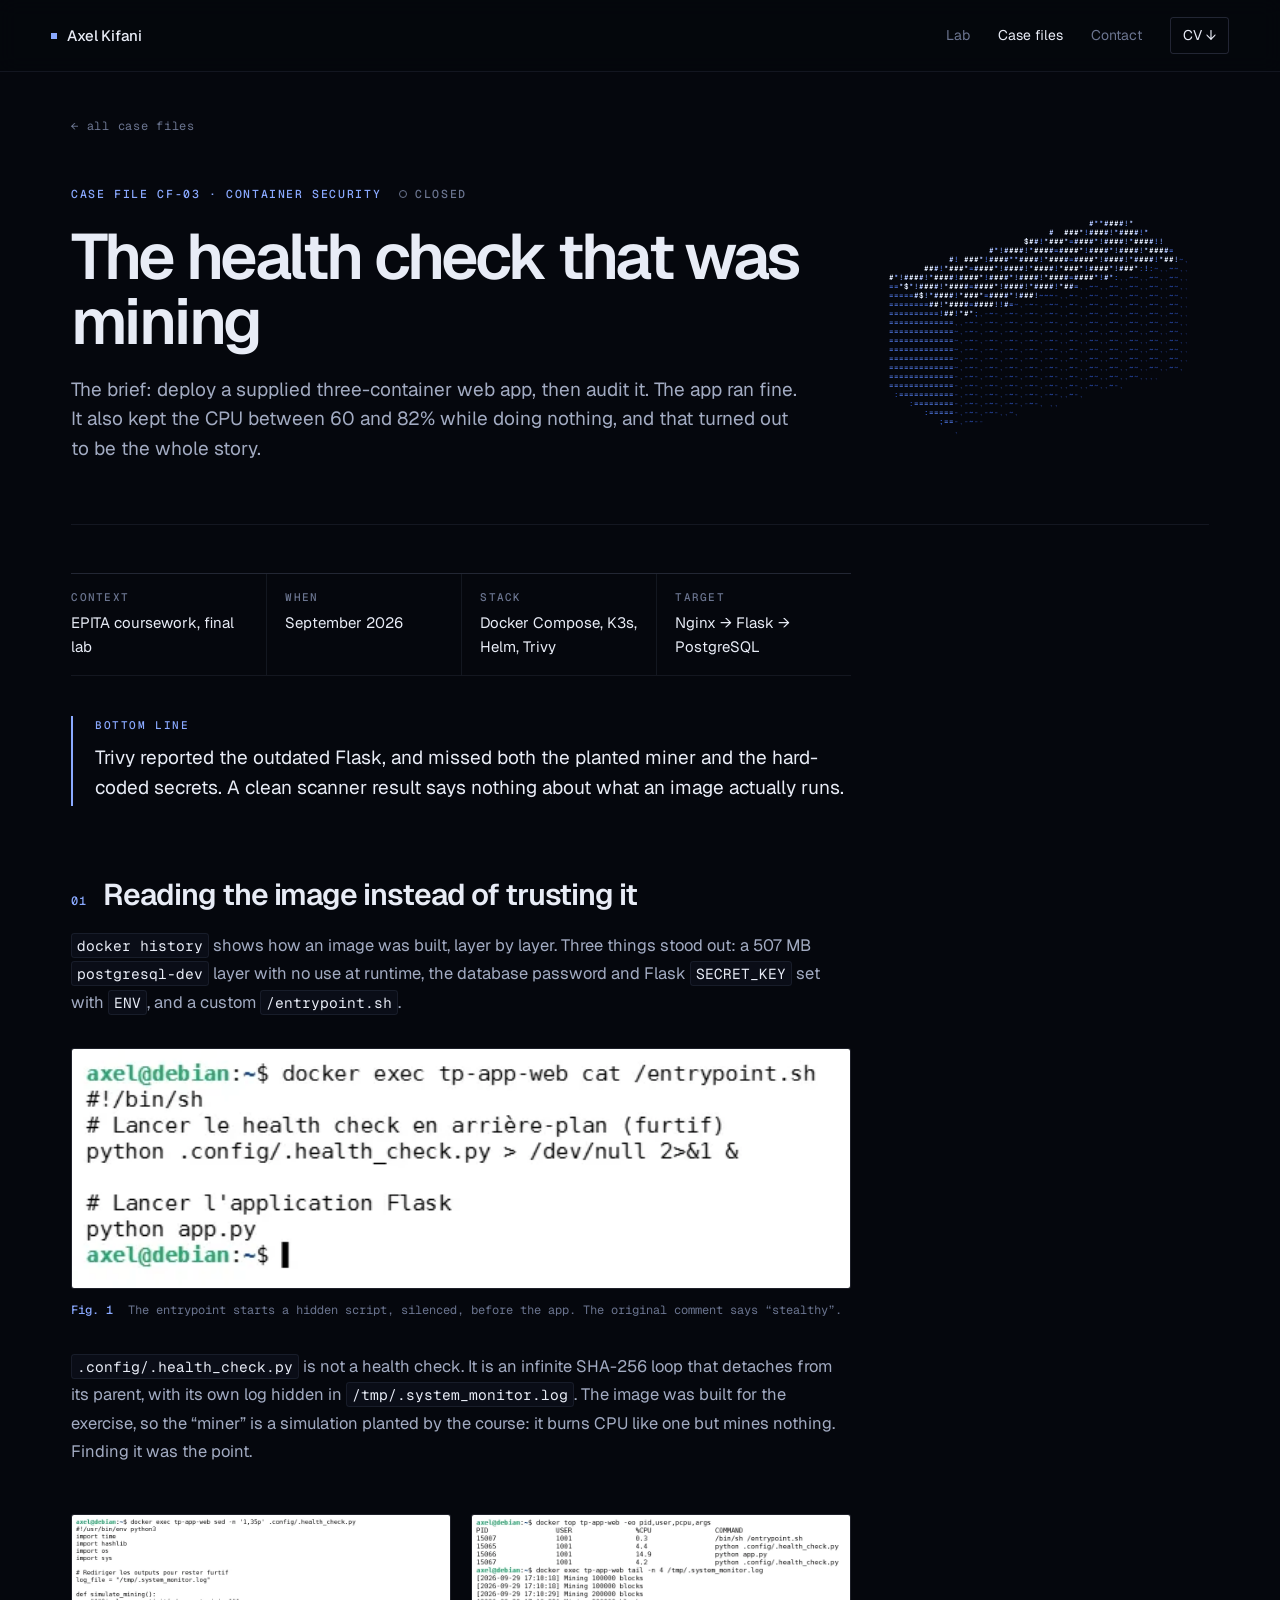
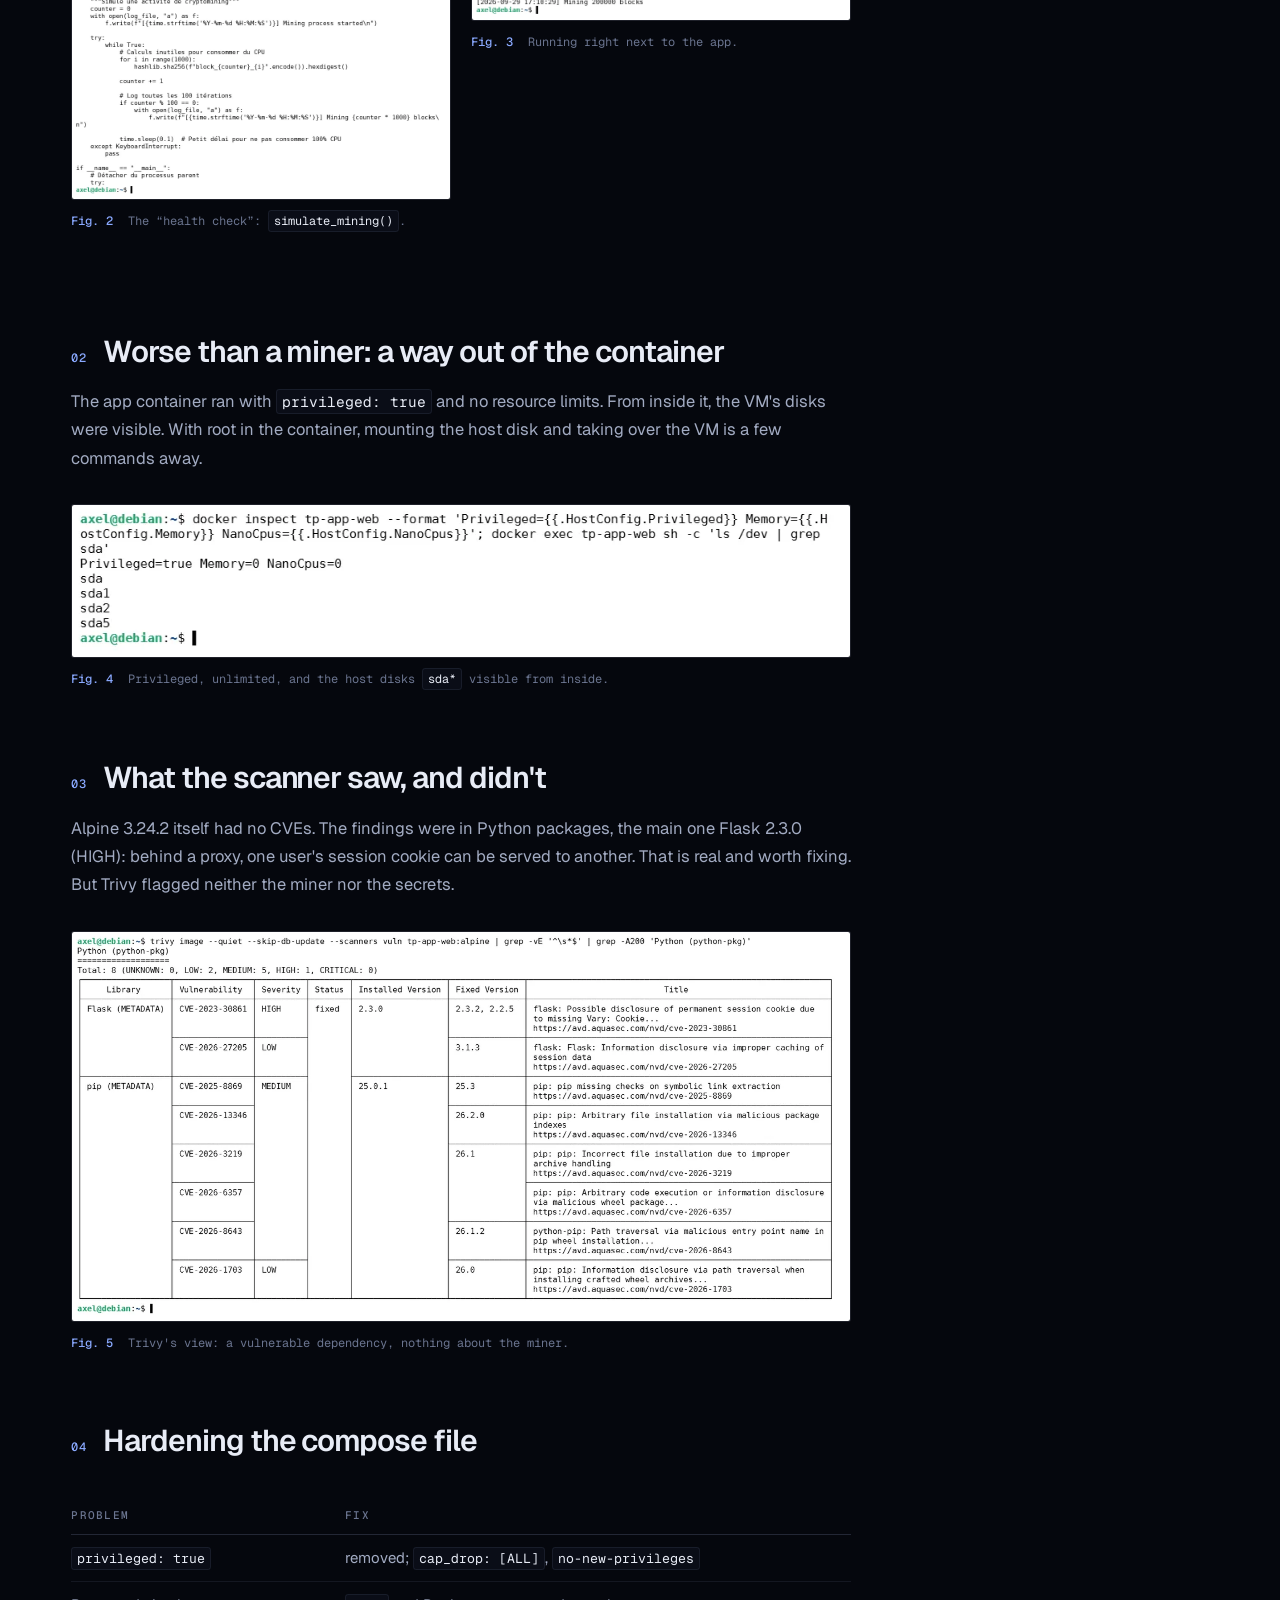
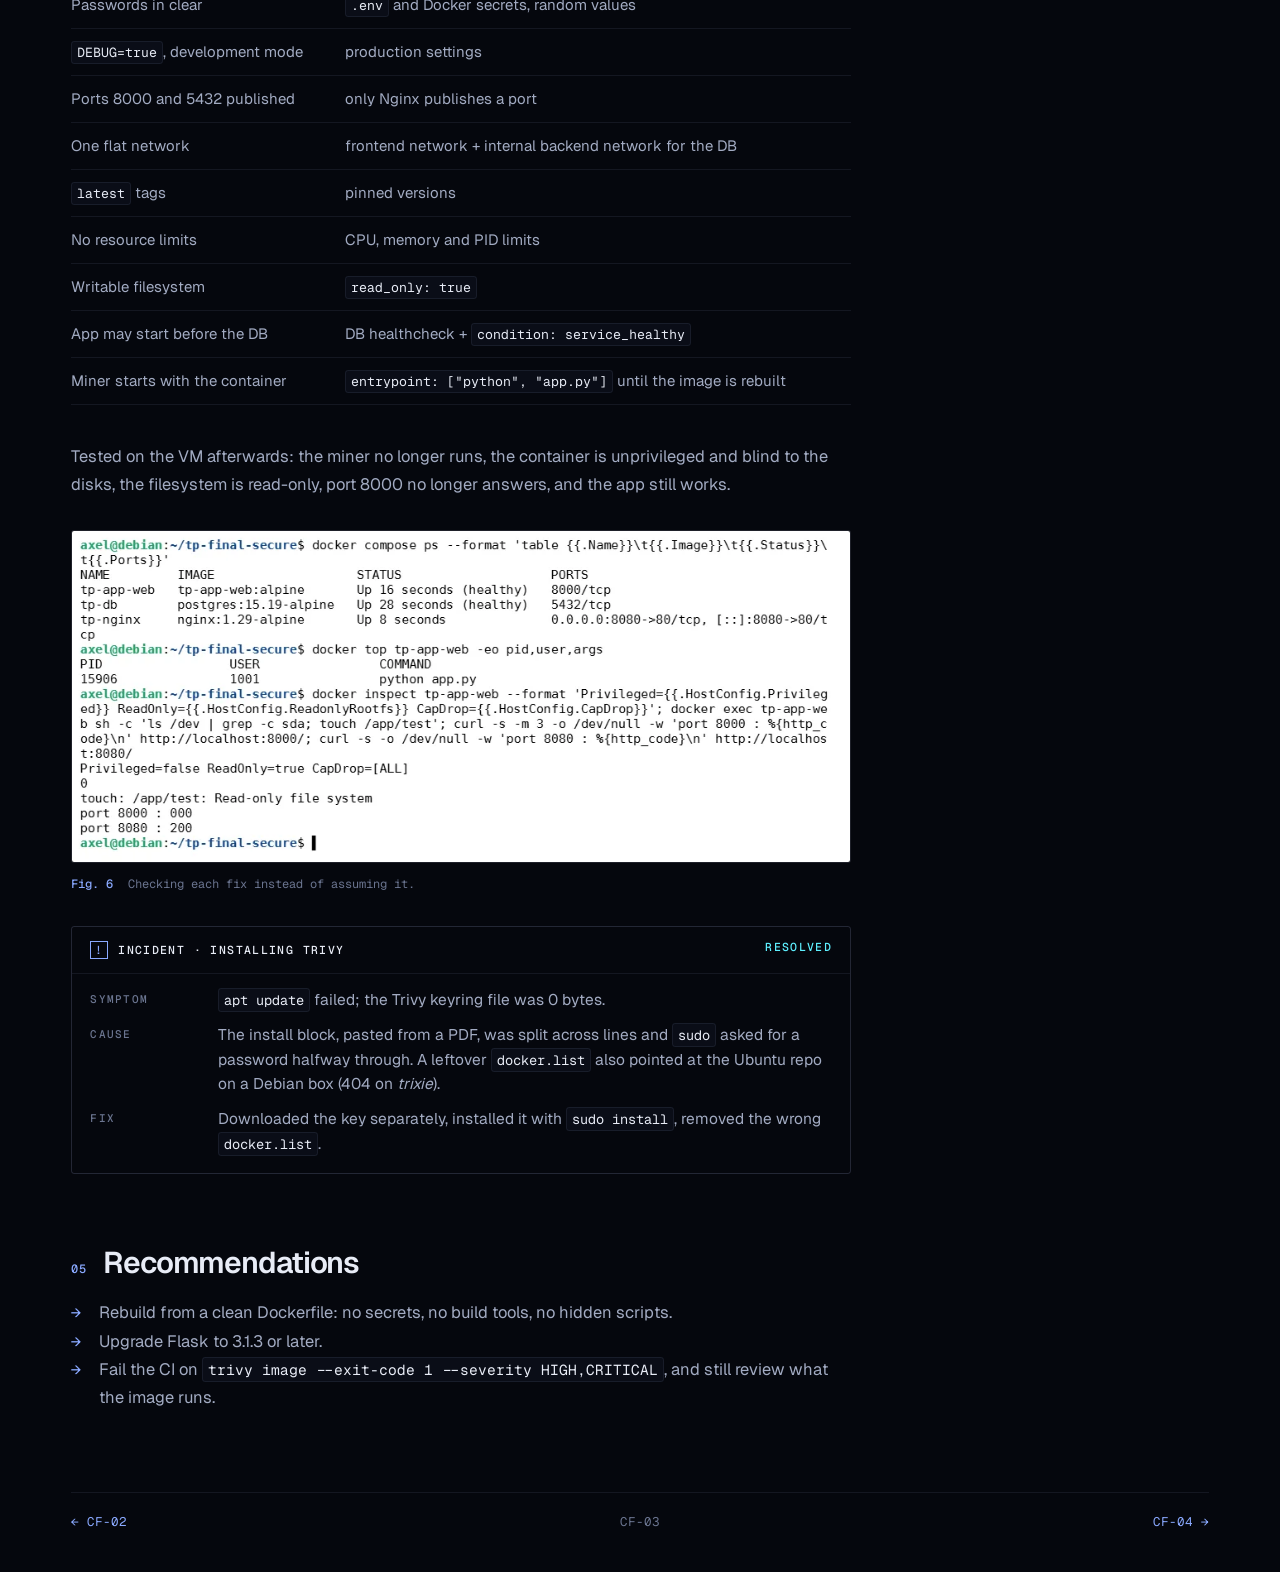
==== commit d27581ac: "Force le rechargement du CSS/JS après mise en ligne" ====
--- a/cases/container-miner.html
+++ b/cases/container-miner.html
@@ -9,7 +9,7 @@
   <link rel="preconnect" href="https://fonts.googleapis.com">
   <link rel="preconnect" href="https://fonts.gstatic.com" crossorigin>
   <link href="https://fonts.googleapis.com/css2?family=Geist:wght@400;500;600&family=Geist+Mono:wght@400;500&display=swap" rel="stylesheet">
-  <link rel="stylesheet" href="../assets/css/site.css">
+  <link rel="stylesheet" href="../assets/css/site.css?v=202611082330">
 </head>
 <body>
 <header class="topbar"><div class="wrap"><a class="id" href="../index.html">Axel Kifani</a><nav aria-label="Main"><a href="../index.html#lab">Lab</a><a href="../index.html#cases" aria-current="page">Case files</a><a href="../index.html#contact">Contact</a><a class="nav-cv" href="../assets/cv/Axel-Kifani-CV.pdf" download>CV ↓</a></nav></div></header>
@@ -114,7 +114,7 @@
     <div class="file-foot"><a href="honeypot.html">← CF-02</a><span>CF-03</span><a href="reverse-cfg.html">CF-04 →</a></div>
   </article>
 </main>
-<script src="../assets/js/ascii.js"></script>
-<script src="../assets/js/site.js"></script>
+<script src="../assets/js/ascii.js?v=202611082330"></script>
+<script src="../assets/js/site.js?v=202611082330"></script>
 </body>
 </html>
